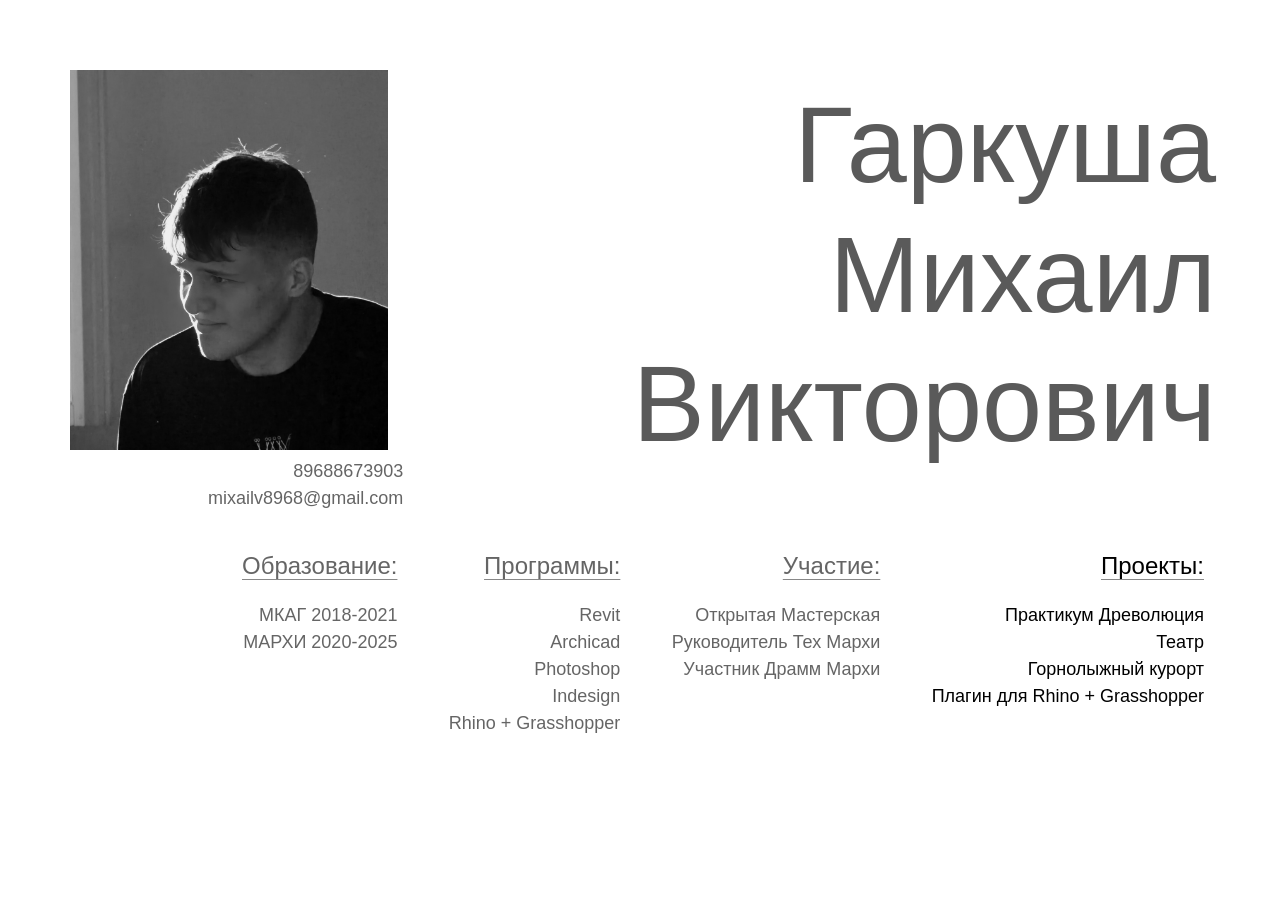
==== CV.html @ 5d58aa11 "Первый коммит" ====
<!DOCTYPE html>
<html lang="ru">
<head>
    <meta charset="UTF-8">
    <meta name="viewport" content="width=device-width, initial-scale=1.0">
    <title>CV (контакты с эффектом и копированием)</title>
    <style>
        :root {
            --top-offset: 60vh;
        }

        html, body {
            margin: 0;
            padding: 0;
            height: 100%;
            background-color: #ffffff;
            position: relative;
        }

        .image-block {
            position: absolute;
            left: 70px;
            top: 70px;
            display: block;
        }
        .image-block img {
            display: block;
            height: 380px;
            width: auto;
            max-width: 100%;
        }

        .blocks-row {
            position: absolute;
            left: 230px;
            right: 5vw;
            top: var(--top-offset);
            display: flex;
            justify-content: space-between;
            align-items: flex-start;
        }

        .block-item {
            max-width: 90vw;
        }

        .text-content {
            display: flex;
            flex-direction: column;
            align-items: flex-end;
            font-family: 'Calibri', sans-serif;
            font-size: 18px;
            line-height: 1.5;
            color: #333333c1;
            margin: 0;
            padding: 8px 12px;
            max-height: 1200px;
            box-sizing: border-box;
            scrollbar-color: #888 #f0f0f0;
        }

        .text-line {
            white-space: nowrap;
            text-align: right;
            width: 100%;
        }

        .text-line.heading {
            font-size: 24px;
            margin-bottom: 0.75em;
            text-decoration: underline;
            text-underline-offset: 5px;
            text-decoration-thickness: 1px;
            text-decoration-color: #888;
        }

        /* Тултипы – курсор стандартный */
        .tooltip-trigger {
            position: relative;
            cursor: default;
        }
        .tooltip-text {
            visibility: hidden;
            opacity: 0;
            position: absolute;
            bottom: 100%;
            right: 0;
            transform: translateY(-5px);
            background-color: rgba(0, 0, 0, 0.7);
            color: white;
            font-size: 16px;
            padding: 2px 6px;
            border-radius: 4px;
            pointer-events: none;
            transition: opacity 0.2s, visibility 0.2s;
            z-index: 10;
            white-space: pre-line;
            word-wrap: break-word;
            width: max-content;
            max-width: 90vw;
        }
        .tooltip-text::after {
            content: '';
            position: absolute;
            top: 100%;
            right: 10px;
            border-width: 5px;
            border-style: solid;
            border-color: rgba(0, 0, 0, 0.7) transparent transparent transparent;
        }
        .tooltip-trigger:hover .tooltip-text {
            visibility: visible;
            opacity: 1;
        }

        /* Стили для ссылок‑проектов */
        .project-link {
            display: block;
            white-space: nowrap;
            text-align: right;
            width: 100%;
            color: inherit;
            text-decoration: none;
            cursor: pointer;
            transition: font-size 0.2s ease, transform 0.2s ease;
            font-size: 18px;
            transform: translateY(0);
        }

        .project-link:hover {
            font-size: 20px;
            transform: translateY(-3px);
            z-index: 100;
        }

        /* Контактный блок */
        .contact-block {
            position: absolute;
            left: 196px; /* как у образования */
            top: 50vh;
            right: auto;
            transform: none;
        }

        /* Стили для строк контактов – такой же эффект, как у проектов */
        .contact-line {
            white-space: nowrap;
            text-align: right;
            width: 100%;
            cursor: pointer; /* указатель, чтобы показать кликабельность */
            transition: font-size 0.2s ease, transform 0.2s ease;
            font-size: 18px;
            transform: translateY(0);
        }

        .contact-line:hover {
            font-size: 20px;
            transform: translateY(-3px);
            z-index: 100;
        }
    </style>
</head>
<body>

    <!-- Контактный блок с двумя строками -->
    <div class="contact-block">
        <div class="text-content">
            <div class="contact-line">89688673903</div>
            <div class="contact-line">mixailv8968@gmail.com</div>
        </div>
    </div>

    <!-- Контейнер с четырьмя блоками -->
    <div class="blocks-row">
        <div class="block-item">
            <div class="text-content">
                <div class="text-line heading">Образование:</div>
                <div class="text-line tooltip-trigger" > 
                    МКАГ 2018-2021
                    <span class="tooltip-text" >Московский колледж 
                        архитектуры и градостроительства</span>
                </div>
                <div class="text-line tooltip-trigger">
                    МАРХИ 2020-2025
                    <span class="tooltip-text">Московский архитектурный институт</span>
                </div>
            </div>
        </div>
        <div class="block-item">
            <div class="text-content">
                <div class="text-line heading">Программы:</div>
                <div class="text-line">Revit</div>
                <div class="text-line">Archicad</div>
                <div class="text-line">Photoshop</div>
                <div class="text-line">Indesign</div>
                <div class="text-line">Rhino + Grasshopper</div>
            </div>
        </div>
        <div class="block-item">
            <div class="text-content">
                <div class="text-line heading">Участие:</div>
                <div class="text-line tooltip-trigger">
                    Открытая Мастерская
                    <span class="tooltip-text">Участие в архитектурной мастерской</span>
                </div>
                <div class="text-line tooltip-trigger">
                    Руководитель Тех Мархи
                    <span class="tooltip-text">Руководство отделом студенческого совета МАРХИ</span>
                </div>
                <div class="text-line tooltip-trigger">
                    Участник Драмм Мархи
                    <span class="tooltip-text">Актёр и сценограф студенческого театра МАРХИ</span>
                </div>
            </div>
        </div>
        <div class="block-item">
            <div class="text-content" style=" color: #000000;">
                <div class="text-line heading">Проекты:</div>
                <a href="Практикум Древолюзия.html" class="project-link">Практикум Древолюция</a>
                <a href="Театр.html" class="project-link">Театр</a>
                <a href="Горнолыжный курорт.html" class="project-link">Горнолыжный курорт</a>
                <a href="Плагин.html" class="project-link">Плагин для Rhino + Grasshopper</a>
            </div>
        </div>
    </div>

    <!-- Блок имени -->
    <div style="position: absolute; right: 5vw; top: 80px; transform: none; margin: 0; padding: 0;">
        <div style="display: flex; flex-direction: column; align-items: flex-end; font-family: 'Calibri', sans-serif;">
            <div style="font-size: 108px; color: #333333ce; line-height: 1.2; font-weight: 300; white-space: nowrap;">Гаркуша</div>
            <div style="font-size: 108px; color: #333333ce; line-height: 1.2; font-weight: 300; white-space: nowrap;">Михаил</div>
            <div style="font-size: 108px; color: #333333ce; line-height: 1.2; font-weight: 300; white-space: nowrap;">Викторович</div>
        </div>
    </div>

    <!-- Картинка -->
    <div class="image-block">
        <img src="me.JPG" alt="Моё фото">
    </div>

    <!-- Скрипт для копирования текста при клике -->
    <script>
        document.querySelectorAll('.contact-line').forEach(line => {
            line.addEventListener('click', function() {
                const textToCopy = this.innerText; // получаем текст строки
                navigator.clipboard.writeText(textToCopy).then(() => {
                    // Небольшая обратная связь (можно уведомление)
                    alert('Скопировано: ' + textToCopy);
                }).catch(err => {
                    console.error('Ошибка копирования: ', err);
                });
            });
        });
    </script>

</body>
</html>
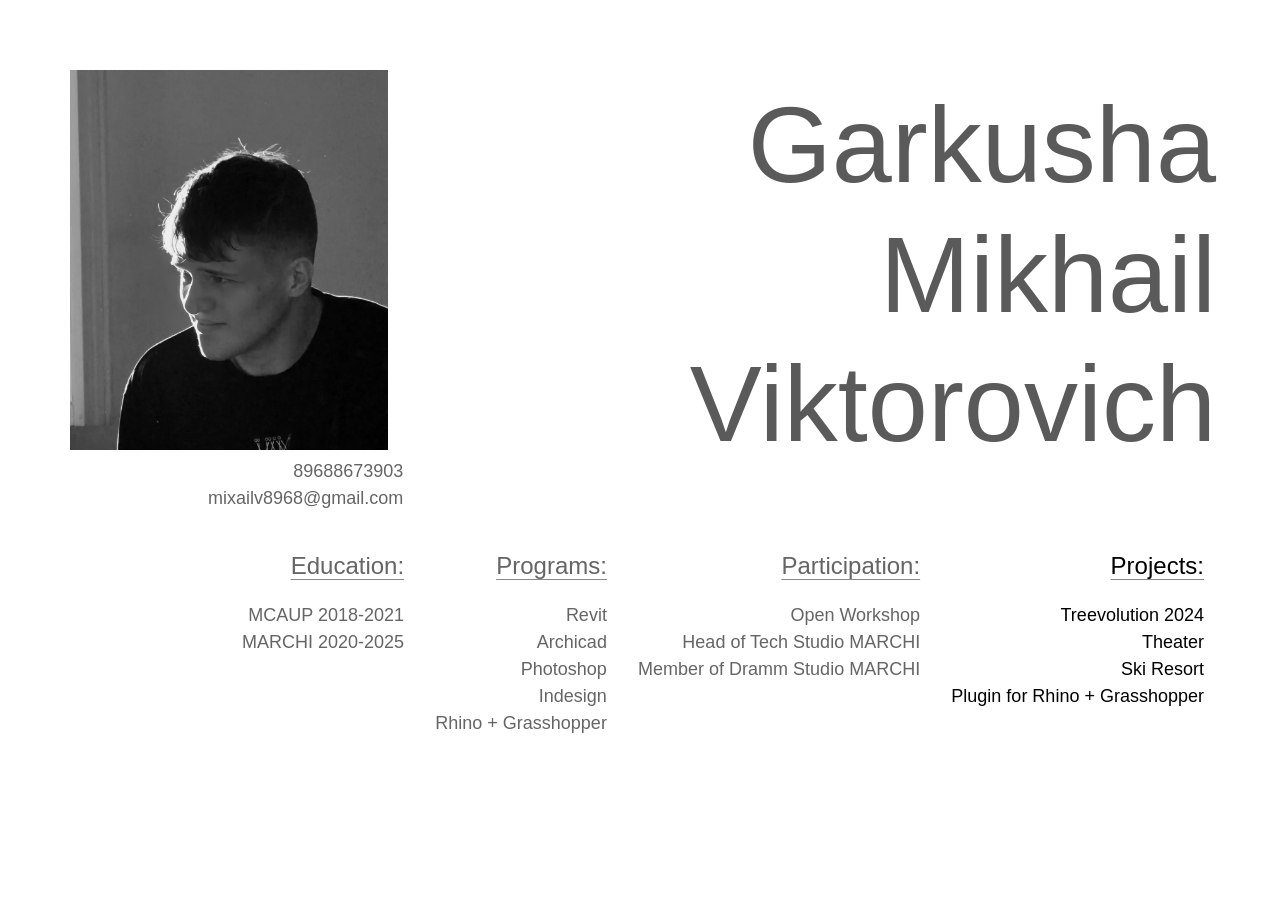
==== commit 5a551598: "CV" ====
--- a/CV.html
+++ b/CV.html
@@ -136,18 +136,18 @@
         /* Контактный блок */
         .contact-block {
             position: absolute;
-            left: 196px; /* как у образования */
+            left: 196px;
             top: 50vh;
             right: auto;
             transform: none;
         }
 
-        /* Стили для строк контактов – такой же эффект, как у проектов */
+        /* Стили для строк контактов */
         .contact-line {
             white-space: nowrap;
             text-align: right;
             width: 100%;
-            cursor: pointer; /* указатель, чтобы показать кликабельность */
+            cursor: pointer;
             transition: font-size 0.2s ease, transform 0.2s ease;
             font-size: 18px;
             transform: translateY(0);
@@ -157,6 +157,196 @@
             font-size: 20px;
             transform: translateY(-3px);
             z-index: 100;
+        }
+
+        /* Блок имени */
+        .name-block {
+            position: absolute;
+            right: 5vw;
+            top: 80px;
+            transform: none;
+            margin: 0;
+            padding: 0;
+        }
+        .name-block .name-inner {
+            display: flex;
+            flex-direction: column;
+            align-items: flex-end;
+            font-family: 'Calibri', sans-serif;
+        }
+        .name-block .name-line {
+            font-size: 108px;
+            color: #333333ce;
+            line-height: 1.2;
+            font-weight: 300;
+            white-space: nowrap;
+        }
+
+        /* ========== БЛОКИ ДЛЯ СРЕДНИХ ЭКРАНОВ ========== */
+        .medium-left-group,
+        .medium-right-group {
+            position: absolute;
+            top: var(--top-offset);
+            display: none;           /* по умолчанию скрыты */
+            flex-direction: column;
+            gap: 20px;
+        }
+
+        .medium-left-group {
+            left: 190px;               /* привязан к левому краю, как у картинки */
+            right: auto;
+        }
+
+        .medium-right-group {
+            right: 5vw;               /* привязан к правому краю */
+            left: auto;
+        }
+
+        .medium-left-group .block-item,
+        .medium-right-group .block-item {
+            max-width: none;
+        }
+
+        /* ========== ПРОМЕЖУТОЧНАЯ ВЕРСИЯ (от 769px до 1100px) ========== */
+        @media (min-width: 769px) and (max-width: 1100px) {
+            /* Показываем оба новых блока */
+            .medium-left-group,
+            .medium-right-group {
+                display: flex;
+            }
+
+            /* Скрываем все исходные блоки в .blocks-row */
+            .blocks-row .block-item {
+                display: none;
+            }
+
+            /* Уменьшаем максимальную ширину имени и шрифт */
+            .name-block {
+                max-width: 35vw;
+                top: 150px;
+            }
+            .name-block .name-line {
+                font-size: 72px;
+            }
+        }
+
+        /* ========== МОБИЛЬНАЯ ВЕРСИЯ (до 768px) ========== */
+        @media (max-width: 768px) {
+            /* Скрываем новые блоки */
+            .medium-left-group,
+            .medium-right-group {
+                display: none;
+            }
+
+            /* Сбрасываем абсолютное позиционирование у всех основных блоков */
+            body {
+                display: flex;
+                flex-direction: column;
+                align-items: stretch;
+                padding: 20px;
+                height: auto;
+                position: static;
+            }
+
+            .image-block,
+            .contact-block,
+            .blocks-row,
+            .name-block {
+                position: static;
+                left: auto;
+                right: auto;
+                top: auto;
+                bottom: auto;
+                transform: none;
+                width: 100%;
+                max-width: 100%;
+                margin: 10px 0;
+            }
+
+            /* Все блоки получают одинаковую максимальную ширину и центрируются */
+            .image-block,
+            .name-block,
+            .contact-block,
+            .blocks-row .block-item {
+                max-width: 300px;
+                margin-left: auto;
+                margin-right: auto;
+            }
+
+            /* Фото */
+            .image-block {
+                order: 1;
+                text-align: center;
+            }
+            .image-block img {
+                height: auto;
+                width: 100%;
+                max-width: 300px;
+                margin: 0 auto;
+            }
+
+            /* Имя */
+            .name-block {
+                order: 2;
+                text-align: center;
+            }
+            .name-block .name-inner {
+                align-items: flex-end;
+            }
+            .name-block .name-line {
+                font-size: 48px;
+                white-space: normal;
+                line-height: 1.1;
+                text-align: right;
+            }
+
+            /* Контакты */
+            .contact-block {
+                order: 3;
+                text-align: center;
+            }
+            .contact-block .text-content {
+                align-items: flex-end;
+            }
+            .contact-line {
+                text-align: right;
+                white-space: normal;
+            }
+
+            /* Контейнер с блоками */
+            .blocks-row {
+                order: 4;
+                display: flex;
+                flex-direction: column;
+                gap: 20px;
+                align-items: stretch;
+            }
+
+            /* Переопределяем порядок дочерних блоков внутри .blocks-row */
+            .block-item {
+                max-width: 100%;
+                width: 100%;
+            }
+            .block-item:nth-child(4) { order: 1; } /* Проекты */
+            .block-item:nth-child(3) { order: 2; } /* Участие */
+            .block-item:nth-child(1) { order: 3; } /* Образование */
+            .block-item:nth-child(2) { order: 4; } /* Программы */
+
+            /* Текст в блоках – по правому краю */
+            .text-content {
+                align-items: flex-end;
+                padding: 5px 10px;
+            }
+            .text-line,
+            .project-link {
+                white-space: normal;
+                text-align: right;
+            }
+
+            /* Убираем лишние абсолютные элементы, если они мешают */
+            [style*="position: absolute"] {
+                position: static !important;
+            }
         }
     </style>
 </head>
@@ -170,25 +360,24 @@
         </div>
     </div>
 
-    <!-- Контейнер с четырьмя блоками -->
+    <!-- Исходный контейнер с четырьмя блоками (будет скрыт на средних экранах) -->
     <div class="blocks-row">
         <div class="block-item">
             <div class="text-content">
-                <div class="text-line heading">Образование:</div>
-                <div class="text-line tooltip-trigger" > 
-                    МКАГ 2018-2021
-                    <span class="tooltip-text" >Московский колледж 
-                        архитектуры и градостроительства</span>
-                </div>
-                <div class="text-line tooltip-trigger">
-                    МАРХИ 2020-2025
-                    <span class="tooltip-text">Московский архитектурный институт</span>
+                <div class="text-line heading">Education:</div>
+                <div class="text-line tooltip-trigger"> 
+                    MCAUP 2018-2021
+                    <span class="tooltip-text">Moscow College of Architecture and Urban Planning</span>
+                </div>
+                <div class="text-line tooltip-trigger">
+                    MARCHI 2020-2025
+                    <span class="tooltip-text">Moscow Architectural Institute</span>
                 </div>
             </div>
         </div>
         <div class="block-item">
             <div class="text-content">
-                <div class="text-line heading">Программы:</div>
+                <div class="text-line heading">Programs:</div>
                 <div class="text-line">Revit</div>
                 <div class="text-line">Archicad</div>
                 <div class="text-line">Photoshop</div>
@@ -198,53 +387,109 @@
         </div>
         <div class="block-item">
             <div class="text-content">
-                <div class="text-line heading">Участие:</div>
-                <div class="text-line tooltip-trigger">
-                    Открытая Мастерская
-                    <span class="tooltip-text">Участие в архитектурной мастерской</span>
-                </div>
-                <div class="text-line tooltip-trigger">
-                    Руководитель Тех Мархи
-                    <span class="tooltip-text">Руководство отделом студенческого совета МАРХИ</span>
-                </div>
-                <div class="text-line tooltip-trigger">
-                    Участник Драмм Мархи
-                    <span class="tooltip-text">Актёр и сценограф студенческого театра МАРХИ</span>
-                </div>
-            </div>
-        </div>
-        <div class="block-item">
-            <div class="text-content" style=" color: #000000;">
-                <div class="text-line heading">Проекты:</div>
-                <a href="Практикум Древолюзия.html" class="project-link">Практикум Древолюция</a>
-                <a href="Театр.html" class="project-link">Театр</a>
-                <a href="Горнолыжный курорт.html" class="project-link">Горнолыжный курорт</a>
-                <a href="Плагин.html" class="project-link">Плагин для Rhino + Grasshopper</a>
+                <div class="text-line heading">Participation:</div>
+                <div class="text-line tooltip-trigger">
+                    Open Workshop
+                    <span class="tooltip-text">Architectural workshop participant </span>
+                </div>
+                <div class="text-line tooltip-trigger">
+                    Head of Tech Studio MARCHI
+                    <span class="tooltip-text">Head of Department, Student Council, MARCHI</span>
+                </div>
+                <div class="text-line tooltip-trigger">
+                    Member of Dramm Studio MARCHI
+                    <span class="tooltip-text">Actor and set designer of the student theater of MARCHI</span>
+                </div>
+            </div>
+        </div>
+        <div class="block-item">
+            <div class="text-content" style="color: #000000;">
+                <div class="text-line heading">Projects:</div>
+                <a href="Практикум Древолюзия.html" class="project-link">Treevolution 2024</a>
+                <a href="Театр.html" class="project-link">Theater</a>
+                <a href="Горнолыжный курорт.html" class="project-link">Ski Resort</a>
+                <a href="Плагин.html" class="project-link">Plugin for Rhino + Grasshopper</a>
             </div>
         </div>
     </div>
 
+    <!-- НОВЫЙ ЛЕВЫЙ БЛОК для средних экранов: Образование, Участие, Программы -->
+    <div class="medium-left-group">
+        <div class="block-item">
+            <div class="text-content">
+                <div class="text-line heading">Education:</div>
+                <div class="text-line tooltip-trigger"> 
+                    MCAUP 2018-2021
+                    <span class="tooltip-text">Moscow College of Architecture and Urban Planning</span>
+                </div>
+                <div class="text-line tooltip-trigger">
+                    MARCHI 2020-2025
+                    <span class="tooltip-text">Moscow Architectural Institute</span>
+                </div>
+            </div>
+        </div>
+        <div class="block-item">
+            <div class="text-content">
+                <div class="text-line heading">Participation:</div>
+                <div class="text-line tooltip-trigger">
+                    Open Workshop
+                    <span class="tooltip-text">Architectural workshop participant </span>
+                </div>
+                <div class="text-line tooltip-trigger">
+                    Head of Tech Studio MARCHI
+                    <span class="tooltip-text">Head of Department, Student Council, MARCHI</span>
+                </div>
+                <div class="text-line tooltip-trigger">
+                    Member of Dramm Studio MARCHI
+                    <span class="tooltip-text">Actor and set designer of the student theater of MARCHI</span>
+                </div>
+            </div>
+        </div>
+        <div class="block-item">
+            <div class="text-content">
+                <div class="text-line heading">Programs:</div>
+                <div class="text-line">Revit</div>
+                <div class="text-line">Archicad</div>
+                <div class="text-line">Photoshop</div>
+                <div class="text-line">Indesign</div>
+                <div class="text-line">Rhino + Grasshopper</div>
+            </div>
+        </div>
+    </div>
+
+    <!-- НОВЫЙ ПРАВЫЙ БЛОК для средних экранов: Проекты -->
+    <div class="medium-right-group">
+        <div class="block-item">
+            <div class="text-content" style="color: #000000;">
+                <div class="text-line heading">Projects:</div>
+                <a href="Практикум Древолюзия.html" class="project-link">Treevolution 2024</a>
+                <a href="Театр.html" class="project-link">Theater</a>
+                <a href="Горнолыжный курорт.html" class="project-link">Ski Resort</a>
+                <a href="Плагин.html" class="project-link">Plugin for Rhino + Grasshopper</a>
+            </div>
+        </div>
+    </div>
+
     <!-- Блок имени -->
-    <div style="position: absolute; right: 5vw; top: 80px; transform: none; margin: 0; padding: 0;">
-        <div style="display: flex; flex-direction: column; align-items: flex-end; font-family: 'Calibri', sans-serif;">
-            <div style="font-size: 108px; color: #333333ce; line-height: 1.2; font-weight: 300; white-space: nowrap;">Гаркуша</div>
-            <div style="font-size: 108px; color: #333333ce; line-height: 1.2; font-weight: 300; white-space: nowrap;">Михаил</div>
-            <div style="font-size: 108px; color: #333333ce; line-height: 1.2; font-weight: 300; white-space: nowrap;">Викторович</div>
+    <div class="name-block">
+        <div class="name-inner">
+            <div class="name-line">Garkusha</div>
+            <div class="name-line">Mikhail</div>
+            <div class="name-line">Viktorovich</div>
         </div>
     </div>
 
     <!-- Картинка -->
     <div class="image-block">
-        <img src="me.JPG" alt="Моё фото">
+        <img src="me.JPG" alt="My photo">
     </div>
 
-    <!-- Скрипт для копирования текста при клике -->
+    <!-- Скрипт для копирования текста -->
     <script>
         document.querySelectorAll('.contact-line').forEach(line => {
             line.addEventListener('click', function() {
-                const textToCopy = this.innerText; // получаем текст строки
+                const textToCopy = this.innerText;
                 navigator.clipboard.writeText(textToCopy).then(() => {
-                    // Небольшая обратная связь (можно уведомление)
                     alert('Скопировано: ' + textToCopy);
                 }).catch(err => {
                     console.error('Ошибка копирования: ', err);
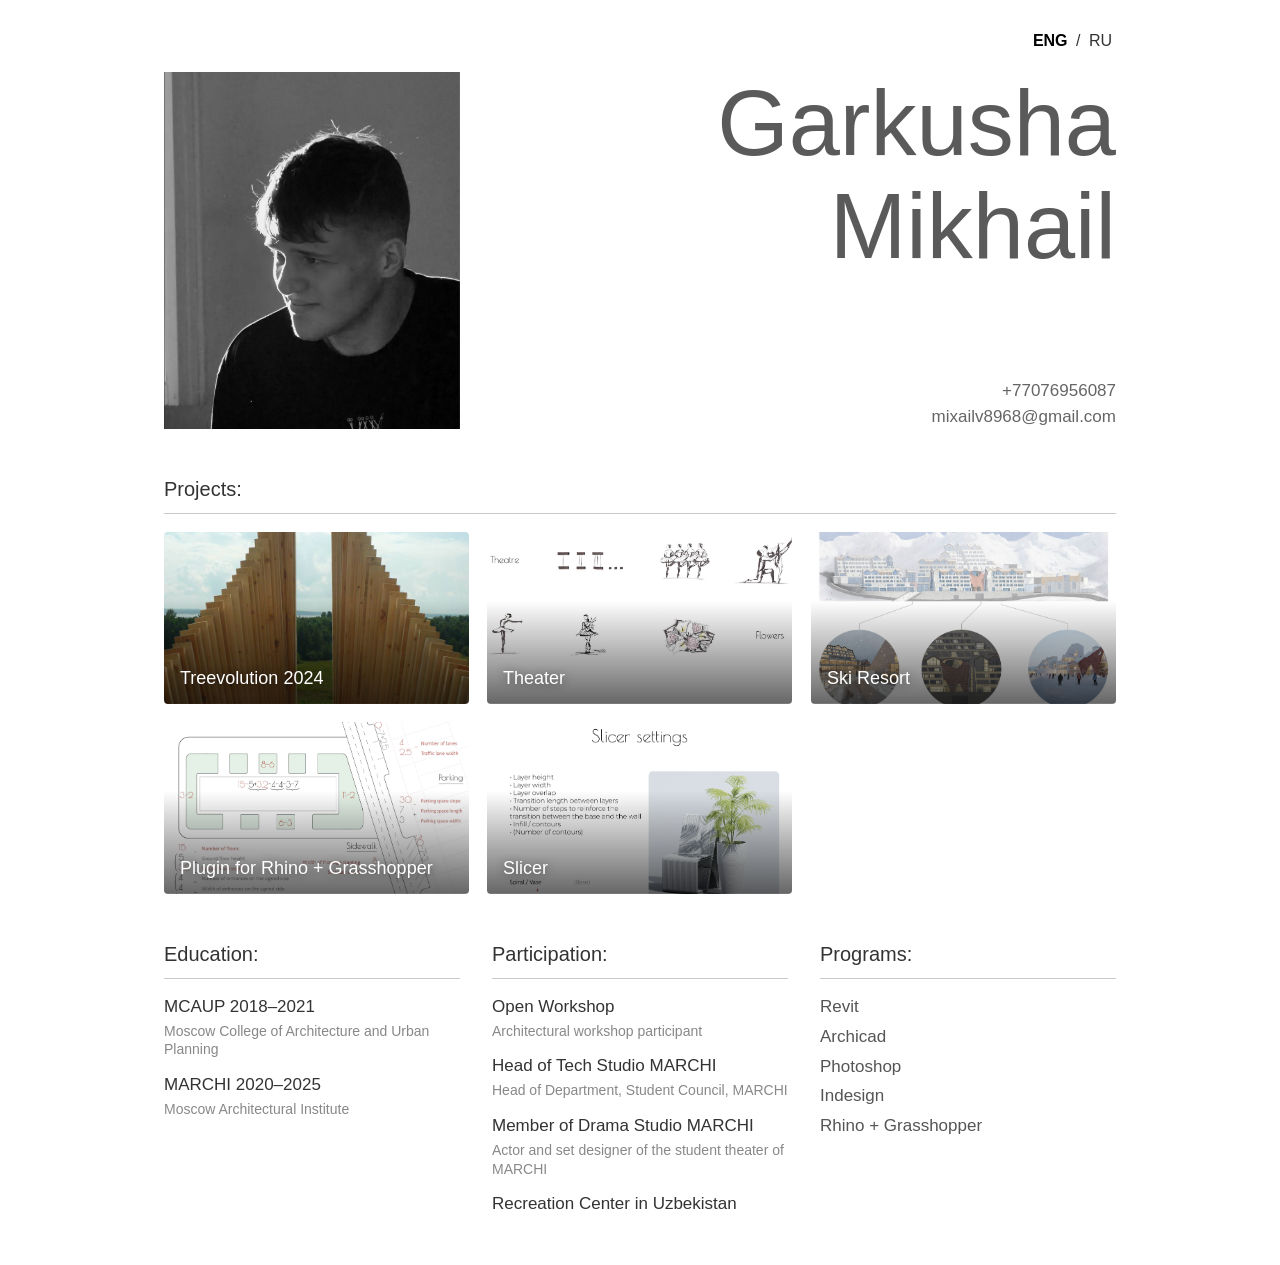
==== commit 2f832924: "Обновление сайта" ====
--- a/CV.html
+++ b/CV.html
@@ -1,15 +1,27 @@
 <!DOCTYPE html>
-<html lang="ru">
+<html lang="en">
 <head>
     <meta charset="UTF-8">
     <meta name="viewport" content="width=device-width, initial-scale=1.0">
-    <title>CV (контакты с эффектом и копированием)</title>
+
+    <title>CV</title>
+
     <style>
         :root {
             --top-offset: 60vh;
-        }
-
-        html, body {
+            --photo-height: 380px;
+            --contact-height: 54px;
+
+            /* На сколько пикселей опускать блок контактов ниже края фото */
+            --contact-drop: 6px;
+        }
+
+        /* =========================================================
+           ОСНОВА
+        ========================================================= */
+
+        html,
+        body {
             margin: 0;
             padding: 0;
             height: 100%;
@@ -17,163 +29,54 @@
             position: relative;
         }
 
+        /* =========================================================
+           ФОТО
+        ========================================================= */
+
         .image-block {
             position: absolute;
-            left: 70px;
+            left: 93px;
             top: 70px;
             display: block;
-        }
+            z-index: 1;
+
+            opacity: 0;
+            transform: translateY(25px);
+            animation: show 0.7s ease forwards;
+            animation-delay: 0.15s;
+        }
+
         .image-block img {
             display: block;
-            height: 380px;
+            height: var(--photo-height);
             width: auto;
             max-width: 100%;
         }
 
-        .blocks-row {
-            position: absolute;
-            left: 230px;
-            right: 5vw;
-            top: var(--top-offset);
-            display: flex;
-            justify-content: space-between;
-            align-items: flex-start;
-        }
-
-        .block-item {
-            max-width: 90vw;
-        }
-
-        .text-content {
-            display: flex;
-            flex-direction: column;
-            align-items: flex-end;
-            font-family: 'Calibri', sans-serif;
-            font-size: 18px;
-            line-height: 1.5;
-            color: #333333c1;
-            margin: 0;
-            padding: 8px 12px;
-            max-height: 1200px;
-            box-sizing: border-box;
-            scrollbar-color: #888 #f0f0f0;
-        }
-
-        .text-line {
-            white-space: nowrap;
-            text-align: right;
-            width: 100%;
-        }
-
-        .text-line.heading {
-            font-size: 24px;
-            margin-bottom: 0.75em;
-            text-decoration: underline;
-            text-underline-offset: 5px;
-            text-decoration-thickness: 1px;
-            text-decoration-color: #888;
-        }
-
-        /* Тултипы – курсор стандартный */
-        .tooltip-trigger {
-            position: relative;
-            cursor: default;
-        }
-        .tooltip-text {
-            visibility: hidden;
-            opacity: 0;
-            position: absolute;
-            bottom: 100%;
-            right: 0;
-            transform: translateY(-5px);
-            background-color: rgba(0, 0, 0, 0.7);
-            color: white;
-            font-size: 16px;
-            padding: 2px 6px;
-            border-radius: 4px;
-            pointer-events: none;
-            transition: opacity 0.2s, visibility 0.2s;
-            z-index: 10;
-            white-space: pre-line;
-            word-wrap: break-word;
-            width: max-content;
-            max-width: 90vw;
-        }
-        .tooltip-text::after {
-            content: '';
-            position: absolute;
-            top: 100%;
-            right: 10px;
-            border-width: 5px;
-            border-style: solid;
-            border-color: rgba(0, 0, 0, 0.7) transparent transparent transparent;
-        }
-        .tooltip-trigger:hover .tooltip-text {
-            visibility: visible;
-            opacity: 1;
-        }
-
-        /* Стили для ссылок‑проектов */
-        .project-link {
-            display: block;
-            white-space: nowrap;
-            text-align: right;
-            width: 100%;
-            color: inherit;
-            text-decoration: none;
-            cursor: pointer;
-            transition: font-size 0.2s ease, transform 0.2s ease;
-            font-size: 18px;
-            transform: translateY(0);
-        }
-
-        .project-link:hover {
-            font-size: 20px;
-            transform: translateY(-3px);
-            z-index: 100;
-        }
-
-        /* Контактный блок */
-        .contact-block {
-            position: absolute;
-            left: 196px;
-            top: 50vh;
-            right: auto;
-            transform: none;
-        }
-
-        /* Стили для строк контактов */
-        .contact-line {
-            white-space: nowrap;
-            text-align: right;
-            width: 100%;
-            cursor: pointer;
-            transition: font-size 0.2s ease, transform 0.2s ease;
-            font-size: 18px;
-            transform: translateY(0);
-        }
-
-        .contact-line:hover {
-            font-size: 20px;
-            transform: translateY(-3px);
-            z-index: 100;
-        }
-
-        /* Блок имени */
+        /* =========================================================
+           ИМЯ
+        ========================================================= */
+
         .name-block {
             position: absolute;
             right: 5vw;
             top: 80px;
-            transform: none;
             margin: 0;
             padding: 0;
-        }
+            z-index: 1;
+
+            opacity: 0;
+            transform: translateY(25px);
+            animation: show 0.7s ease forwards;
+        }
+
         .name-block .name-inner {
             display: flex;
             flex-direction: column;
             align-items: flex-end;
             font-family: 'Calibri', sans-serif;
         }
+
         .name-block .name-line {
             font-size: 108px;
             color: #333333ce;
@@ -182,23 +85,391 @@
             white-space: nowrap;
         }
 
-        /* ========== БЛОКИ ДЛЯ СРЕДНИХ ЭКРАНОВ ========== */
+        html[lang="en"] .name-block .name-line {
+            /*
+             * На ширинах около 1300–1420px имя чуть меньше (от ~110px) — иначе справа
+             * не хватает места для превью при прокрутке. Дальше плавно растёт до 140px.
+             */
+            font-size: clamp(104px, calc(25vw - 215px), 140px);
+        }
+
+        /* =========================================================
+           ОСНОВНОЙ РЯД БЛОКОВ
+        ========================================================= */
+
+        .blocks-row {
+            position: absolute;
+            left: 230px;
+            right: 5vw;
+            top: var(--top-offset);
+
+            display: flex;
+            justify-content: space-between;
+            align-items: flex-start;
+
+            z-index: 2;
+        }
+
+        .blocks-row > .block-item {
+            flex: 0 0 auto;
+            max-width: 90vw;
+        }
+
+        .blocks-row > .block-item:nth-child(1) {
+            width: 190px;
+        }
+
+        .blocks-row > .block-item:nth-child(2) {
+            width: 190px;
+        }
+
+        .blocks-row > .block-item:nth-child(3) {
+            width: 300px;
+            display: flex;
+            justify-content: flex-end;
+        }
+        
+
+        .blocks-row > .block-item:nth-child(4) {
+            width: 300px;
+        }
+
+        .blocks-row > .block-item .text-content {
+            width: 100%;
+            box-sizing: border-box;
+        }
+
+        /* =========================================================
+           ОБЩИЕ ТЕКСТОВЫЕ БЛОКИ
+        ========================================================= */
+
+        .block-item {
+            max-width: 90vw;
+
+            opacity: 0;
+            transform: translateY(25px);
+            animation: show 0.7s ease forwards;
+        }
+
+        .blocks-row .block-item:nth-child(1) {
+            animation-delay: 0.45s;
+        }
+
+        .blocks-row .block-item:nth-child(2) {
+            animation-delay: 0.55s;
+        }
+
+        .blocks-row .block-item:nth-child(3) {
+            animation-delay: 0.65s;
+        }
+
+        .blocks-row .block-item:nth-child(4) {
+            animation-delay: 0.75s;
+        }
+
+        .text-content {
+            display: flex;
+            flex-direction: column;
+            align-items: flex-end;
+
+            font-family: 'Calibri', sans-serif;
+            font-size: 18px;
+            line-height: 1.5;
+
+            color: #333333c1;
+
+            margin: 0;
+            padding: 8px 12px;
+
+            max-height: 1200px;
+            box-sizing: border-box;
+
+            scrollbar-color: #000000 #f0f0f0;
+        }
+        .text-line {
+            white-space: nowrap;
+            text-align: right;
+        }
+
+        .text-line.heading {
+            font-size: 24px;
+            margin-bottom: 0.75em;
+
+            text-decoration: underline;
+            text-underline-offset: 5px;
+            text-decoration-thickness: 1px;
+            text-decoration-color: #000000;
+        }
+
+        /* =========================================================
+           TOOLTIP
+        ========================================================= */
+
+        .tooltip-trigger {
+            position: relative;
+            cursor: default;
+        }
+
+        .tooltip-text {
+            visibility: hidden;
+            opacity: 0;
+
+            position: absolute;
+            bottom: 100%;
+            left: auto;
+            right: 0;
+
+            transform: translateY(-5px);
+
+            background-color: rgba(0, 0, 0, 0.7);
+            color: white;
+
+            font-size: 16px;
+
+            padding: 2px 6px;
+            border-radius: 4px;
+
+            pointer-events: none;
+
+            transition:
+                opacity 0.2s ease,
+                visibility 0.2s ease;
+
+            z-index: 10;
+
+            white-space: pre-line;
+            word-wrap: break-word;
+
+            width: max-content;
+            max-width: 90vw;
+        }
+
+        .blocks-row > .block-item:nth-child(1) .tooltip-text {
+            left: 0;
+            right: auto;
+        }
+        .blocks-row > .block-item:nth-child(1) .tooltip-text::after {
+            left: 20px;
+            right: auto;
+        }
+        .tooltip-text::after {
+            content: '';
+
+            position: absolute;
+            top: 100%;
+            right: 10px;
+
+            border-width: 5px;
+            border-style: solid;
+            border-color:
+                rgba(0, 0, 0, 0.7)
+                transparent
+                transparent
+                transparent;
+        }
+
+        .tooltip-trigger:hover .tooltip-text {
+            visibility: visible;
+            opacity: 1;
+        }
+
+        /* =========================================================
+           ПРОЕКТЫ
+        ========================================================= */
+
+        .project-link {
+            display: block;
+
+            white-space: nowrap;
+            text-align: right;
+
+            /*
+             * Ширина по тексту, а не 100%: если строка длиннее колонки,
+             * она остаётся прижатой ко правому краю
+             * и выходит влево, а не вправо.
+             */
+            width: auto;
+
+            color: inherit;
+            text-decoration: none;
+
+            cursor: pointer;
+
+            /*
+             * Увеличение при наведении делается через transform (scale), а не через font-size:
+             * так браузер не пересчитывает вёрстку на каждом кадре, и анимация идёт плавно.
+             * Точка роста — правый край, чтобы текст не смещался влево.
+             */
+            transform-origin: right center;
+            will-change: transform;
+
+            transition:
+                transform 0.5s cubic-bezier(0.22, 1, 0.36, 1);
+
+            font-size: 18px;
+            font-weight: 400;
+        }
+
+        .project-link:hover {
+            transform: translateY(-3px) scale(1.1);
+        }
+
+        /*
+         * Десктоп (от 1301px): столбик «Проекты» — чёрный, но не жирный:
+         * заголовок, его подчёркивание и названия проектов.
+         * Начертание тонкое (300), как у ФИО: чёрный цвет сам по себе
+         * выглядит тяжелее серого. Если нужно обычное начертание —
+         * замените 300 на 400. Чтобы вернуть оттенок как у ФИО,
+         * замените #000 на #333333ce.
+         */
+
+        @media (min-width: 1301px) {
+
+            .blocks-row > .block-item:nth-child(4) > .text-content {
+                color: #000;
+                font-weight: 300;
+            }
+
+            .blocks-row > .block-item:nth-child(4) > .text-content > .text-line.heading {
+                color: #000;
+                font-weight: 300;
+                text-decoration-color: #000;
+            }
+
+            .blocks-row > .block-item:nth-child(4) .project-link {
+                font-weight: 300;
+            }
+        }
+
+        /* =========================================================
+           КОНТАКТНЫЙ БЛОК
+        ========================================================= */
+
+        .programs-block {
+            position: relative;
+        }
+
+        .contact-block {
+            position: fixed;
+            right: 12px;
+            top: calc(70px + var(--photo-height) - var(--top-offset) - var(--contact-height) + var(--contact-drop));
+
+            z-index: 3;
+
+            opacity: 0;
+            transform: translateY(25px);
+            animation: show 0.7s ease forwards;
+            animation-delay: 0.3s;
+        }
+
+        .contact-block .text-content {
+            background-color: transparent;
+            padding: 0;
+            border-radius: 0;
+            box-shadow: none;
+        }
+
+        .contact-line {
+            white-space: nowrap;
+            text-align: right;
+
+            width: 100%;
+
+            cursor: pointer;
+
+            transition:
+                font-size 0.6s ease,
+                transform 0.6s ease;
+
+            font-size: 18px;
+
+            transform: translateY(0);
+
+            color: #333333c1;
+        }
+
+        .contact-line:hover {
+            font-size: 20px;
+            transform: translateY(-3px);
+            z-index: 100;
+        }
+
+        /* =========================================================
+           ПЕРЕКЛЮЧАТЕЛЬ ЯЗЫКА
+        ========================================================= */
+
+        .block-item:last-child {
+            position: relative;
+        }
+
+        .lang-switch {
+            position: absolute;
+
+            right: 15px;
+            bottom: -120px;
+
+            font-family: 'Calibri', sans-serif;
+            font-size: clamp(16px, 0.9vw, 24px);
+            font-weight: 300;
+
+            color: #333;
+
+            white-space: nowrap;
+
+            z-index: 10;
+
+            text-align: right;
+            width: 100%;
+        }
+
+        .lang-switch a {
+            text-decoration: none;
+            color: #333;
+
+            border-bottom: 1px dashed #ccc;
+
+            transition: all 0.2s ease;
+
+            cursor: pointer;
+        }
+
+        .lang-switch a:hover {
+            color: #000;
+            border-bottom-color: #000;
+        }
+
+        .lang-switch .active {
+            font-weight: 700;
+            color: #000;
+
+            cursor: default;
+
+            border-bottom: none;
+        }
+
+        /* =========================================================
+           СРЕДНИЕ ЭКРАНЫ
+        ========================================================= */
+
         .medium-left-group,
         .medium-right-group {
             position: absolute;
+
             top: var(--top-offset);
-            display: none;           /* по умолчанию скрыты */
+
+            display: none;
+
             flex-direction: column;
             gap: 20px;
         }
 
         .medium-left-group {
-            left: 190px;               /* привязан к левому краю, как у картинки */
+            left: 190px;
             right: auto;
         }
 
         .medium-right-group {
-            right: 5vw;               /* привязан к правому краю */
+            right: 5vw;
             left: auto;
         }
 
@@ -207,296 +478,2256 @@
             max-width: none;
         }
 
-        /* ========== ПРОМЕЖУТОЧНАЯ ВЕРСИЯ (от 769px до 1100px) ========== */
-        @media (min-width: 769px) and (max-width: 1100px) {
-            /* Показываем оба новых блока */
-            .medium-left-group,
-            .medium-right-group {
-                display: flex;
-            }
-
-            /* Скрываем все исходные блоки в .blocks-row */
-            .blocks-row .block-item {
-                display: none;
-            }
-
-            /* Уменьшаем максимальную ширину имени и шрифт */
-            .name-block {
-                max-width: 35vw;
-                top: 150px;
-            }
+        /* =========================================================
+           АНИМАЦИЯ ПЕРЕВОДА
+        ========================================================= */
+
+        [data-i18n],
+        [data-i18n-alt] {
+            transition:
+                opacity 0.28s ease,
+                transform 0.28s ease;
+        }
+
+        .i18n-hide {
+            opacity: 0;
+            transform: translateY(6px);
+        }
+
+        .i18n-show {
+            opacity: 1;
+            transform: translateY(0);
+        }
+
+        /* =========================================================
+           АНИМАЦИЯ ПОЯВЛЕНИЯ СТРАНИЦЫ
+        ========================================================= */
+
+        body {
+            opacity: 0;
+            animation: fadeIn 0.8s ease forwards;
+        }
+
+        @keyframes fadeIn {
+            from {
+                opacity: 0;
+            }
+
+            to {
+                opacity: 1;
+            }
+        }
+
+        @keyframes show {
+            from {
+                opacity: 0;
+                transform: translateY(25px);
+            }
+
+            to {
+                opacity: 1;
+                transform: translateY(0);
+            }
+        }
+
+        /* =========================================================
+           СКРЫТИЕ ПРИ СМЕНЕ ЯЗЫКА
+        ========================================================= */
+
+        body.language-changing .name-block,
+        body.language-changing .blocks-row,
+        body.language-changing .medium-left-group,
+        body.language-changing .medium-right-group {
+            opacity: 0 !important;
+            visibility: hidden !important;
+            transition: none !important;
+        }
+
+        /* =========================================================
+           УВЕДОМЛЕНИЕ О КОПИРОВАНИИ
+        ========================================================= */
+
+        .copy-toast {
+            overflow: hidden;
+
+            position: fixed;
+
+            bottom: 25px;
+            right: 25px;
+
+            background: rgba(255, 255, 255, 0.95);
+            color: #333;
+
+            padding: 12px 18px 12px 46px;
+
+            border-radius: 10px;
+
+            box-shadow: 0 8px 25px rgba(0, 0, 0, 0.15);
+
+            font-family: Calibri, sans-serif;
+            font-size: 16px;
+
+            opacity: 0;
+
+            transform: translateY(20px);
+
+            transition:
+                opacity 0.3s ease,
+                transform 0.3s ease;
+
+            pointer-events: none;
+
+            z-index: 9999;
+        }
+
+        .copy-toast::before {
+            content: "📋";
+
+            position: absolute;
+
+            left: 14px;
+            top: 50%;
+
+            transform: translateY(-50%);
+
+            font-size: 18px;
+        }
+
+        .copy-toast.show {
+            opacity: 1;
+            transform: translateY(0);
+        }
+
+        /* =========================================================
+           ЭКРАНЫ 1700+
+        ========================================================= */
+
+        @media (min-width: 1700px) {
+
             .name-block .name-line {
-                font-size: 72px;
-            }
-        }
-
-        /* ========== МОБИЛЬНАЯ ВЕРСИЯ (до 768px) ========== */
-        @media (max-width: 768px) {
-            /* Скрываем новые блоки */
+                font-size: 135px;
+            }
+
+            :root {
+                --photo-height: 460px;
+                --contact-height: 66px;
+                --contact-drop: 8px;
+            }
+
+            .text-content {
+                font-size: 22px;
+            }
+
+            .text-line.heading {
+                font-size: 30px;
+            }
+
+            .project-link,
+            .contact-line {
+                font-size: 22px;
+            }
+
+            .contact-line:hover {
+                font-size: 24px;
+            }
+        }
+
+        /* =========================================================
+           ЭКРАНЫ 2400+
+        ========================================================= */
+
+        @media (min-width: 2400px) {
+
+            .name-block .name-line {
+                font-size: 170px;
+            }
+
+            :root {
+                --photo-height: 600px;
+                --contact-height: 84px;
+                --contact-drop: 10px;
+            }
+
+            .text-content {
+                font-size: 28px;
+            }
+
+            .text-line.heading {
+                font-size: 38px;
+            }
+
+            .project-link,
+            .contact-line {
+                font-size: 28px;
+            }
+
+            .contact-line:hover {
+                font-size: 31px;
+            }
+        }
+
+        /* =========================================================
+           КОМПАКТНАЯ ВЕРСИЯ: ТЕЛЕФОН И СРЕДНИЕ ЭКРАНЫ (1300 И МЕНЬШЕ)
+        ========================================================= */
+
+        /*
+         * На телефоне страница — одна колонка на основе десктопной:
+         *
+         *                    ENG / RU
+         *   [ фото ]  [ имя      ]
+         *   [      ]  [ контакты ]   <- контакты по низу фото
+         *   Проекты: карточки с превью
+         *   Образование / Участие / Программы  (сворачиваются по нажатию)
+         *
+         * Блоки ряда (.blocks-row, .block-item) «растворяются» через
+         * display: contents, а их содержимое раскладывается
+         * сеткой на <body> по именованным областям.
+         */
+
+        @media (max-width: 1300px) {
+
             .medium-left-group,
             .medium-right-group {
                 display: none;
             }
 
-            /* Сбрасываем абсолютное позиционирование у всех основных блоков */
+            html {
+                -webkit-text-size-adjust: 100%;
+            }
+
+            html,
             body {
+                height: auto;
+                position: static;
+            }
+
+            body {
+                display: grid;
+
+                grid-template-columns: minmax(0, 42%) minmax(0, 1fr);
+                grid-template-rows: auto auto 1fr repeat(4, auto);
+                grid-template-areas:
+                    "lang     lang"
+                    "photo    name"
+                    "photo    contacts"
+                    "projects projects"
+                    "edu      edu"
+                    "part     part"
+                    "prog     prog";
+
+                column-gap: 20px;
+
+                width: 100%;
+                max-width: 560px;
+                min-height: 100vh;
+                margin: 0 auto;
+                padding:
+                    14px
+                    20px
+                    calc(40px + env(safe-area-inset-bottom, 0px));
+
+                box-sizing: border-box;
+            }
+
+            /* -----------------------------------------------------
+               ФОТО
+            ----------------------------------------------------- */
+
+            .image-block {
+                position: static;
+                grid-area: photo;
+                align-self: start;
+            }
+
+            .image-block img {
+                width: 100%;
+                height: auto;
+                max-width: none;
+            }
+
+            /* -----------------------------------------------------
+               ИМЯ
+            ----------------------------------------------------- */
+
+            .name-block {
+                position: static;
+                grid-area: name;
+                align-self: start;
+                justify-self: end;
+                max-width: none;
+            }
+
+            .name-block .name-line,
+            html[lang="en"] .name-block .name-line {
+                font-size: clamp(28px, 10.6vw, 54px);
+                line-height: 1.12;
+            }
+
+            /* -----------------------------------------------------
+               КОНТАКТЫ (по низу фото, как на десктопе)
+            ----------------------------------------------------- */
+
+            .blocks-row > .block-item:nth-child(2) > .contact-block {
+                position: static;
+                grid-area: contacts;
+                align-self: end;
+                justify-self: end;
+            }
+
+            .contact-line,
+            .contact-line:hover {
+                font-size: clamp(13px, 3.9vw, 16px);
+                transform: none;
+            }
+
+            /* -----------------------------------------------------
+               БЛОКИ РЯДА — раскладываются по областям сетки
+            ----------------------------------------------------- */
+
+            .blocks-row,
+            .blocks-row > .block-item:nth-child(n) {
+                display: contents;
+            }
+
+            .blocks-row > .block-item:nth-child(1) > .text-content {
+                grid-area: edu;
+            }
+
+            .blocks-row > .block-item:nth-child(2) > .text-content {
+                grid-area: prog;
+            }
+
+            .blocks-row > .block-item:nth-child(3) > .text-content {
+                grid-area: part;
+            }
+
+            .blocks-row > .block-item:nth-child(4) > .text-content {
+                grid-area: projects;
+            }
+
+            .blocks-row > .block-item:nth-child(4) > .lang-switch {
+                grid-area: lang;
+            }
+
+            .blocks-row > .block-item > .text-content {
+                width: 100%;
+                margin-top: 38px;
+                padding: 0;
+                max-height: none;
+
+                align-items: flex-start;
+
+                font-size: 16px;
+                line-height: 1.45;
+                color: #555;
+
+                opacity: 0;
+                animation: show 0.7s ease forwards;
+                animation-delay: 0.45s;
+            }
+
+            /* -----------------------------------------------------
+               ЗАГОЛОВКИ РАЗДЕЛОВ — тонкая линия во всю ширину
+            ----------------------------------------------------- */
+
+            .text-line.heading {
+                align-self: stretch;
+                text-align: left;
+
+                font-size: 20px;
+                font-weight: 400;
+                color: #333;
+
+                margin-bottom: 16px;
+                padding-bottom: 9px;
+
+                text-decoration: none;
+                border-bottom: 1px solid #c9c9c9;
+            }
+
+            /* -----------------------------------------------------
+               СТРОКИ: название + подпись
+               (подсказки по наведению на телефоне не работают,
+               поэтому выводим их всегда под названием)
+            ----------------------------------------------------- */
+
+            .text-line {
+                white-space: normal;
+                text-align: left;
+                margin-bottom: 14px;
+            }
+
+            .text-line:last-child {
+                margin-bottom: 0;
+            }
+
+            .text-line:not(.heading) {
+                font-size: 17px;
+                color: #333;
+            }
+
+            .tooltip-trigger {
                 display: flex;
                 flex-direction: column;
-                align-items: stretch;
-                padding: 20px;
-                height: auto;
+                align-items: flex-start;
+            }
+
+            .tooltip-text {
                 position: static;
-            }
-
-            .image-block,
-            .contact-block,
-            .blocks-row,
-            .name-block {
-                position: static;
-                left: auto;
-                right: auto;
-                top: auto;
-                bottom: auto;
+                visibility: visible;
+                opacity: 1;
                 transform: none;
-                width: 100%;
+
+                width: auto;
                 max-width: 100%;
-                margin: 10px 0;
-            }
-
-            /* Все блоки получают одинаковую максимальную ширину и центрируются */
-            .image-block,
-            .name-block,
-            .contact-block,
-            .blocks-row .block-item {
-                max-width: 300px;
-                margin-left: auto;
-                margin-right: auto;
-            }
-
-            /* Фото */
-            .image-block {
-                order: 1;
-                text-align: center;
-            }
-            .image-block img {
-                height: auto;
-                width: 100%;
-                max-width: 300px;
-                margin: 0 auto;
-            }
-
-            /* Имя */
-            .name-block {
-                order: 2;
-                text-align: center;
-            }
-            .name-block .name-inner {
+
+                margin-top: 2px;
+                padding: 0;
+
+                background: none;
+                color: #888;
+
+                font-size: 14px;
+                line-height: 1.35;
+                white-space: normal;
+
+                pointer-events: auto;
+            }
+
+            .tooltip-text::after {
+                display: none;
+            }
+
+            /* -----------------------------------------------------
+               ПРОГРАММЫ — слова в ряд
+            ----------------------------------------------------- */
+
+            .blocks-row > .block-item:nth-child(2) > .text-content {
+                flex-direction: row;
+                flex-wrap: wrap;
+                justify-content: flex-start;
+                align-items: center;
+                gap: 8px 24px;
+            }
+
+            .blocks-row > .block-item:nth-child(2) > .text-content > .text-line.heading {
+                flex: 0 0 100%;
+                margin-bottom: 8px;
+            }
+
+            .blocks-row > .block-item:nth-child(2) > .text-content > .text-line:not(.heading) {
+                margin: 0;
+                padding: 0;
+
+                font-size: 16px;
+                line-height: 1.4;
+                color: #555;
+
+                white-space: nowrap;
+            }
+
+            /* -----------------------------------------------------
+               ПРОЕКТЫ — карточки с превью
+               (те же картинки, что в превью на десктопе)
+            ----------------------------------------------------- */
+
+            .blocks-row > .block-item:nth-child(4) > .text-content > .text-line.heading {
+                margin-bottom: 18px;
+            }
+
+            .project-link {
+                --card-image: none;
+
+                align-self: stretch;
+
+                display: flex;
                 align-items: flex-end;
-            }
-            .name-block .name-line {
-                font-size: 48px;
+                justify-content: flex-start;
+
+                box-sizing: border-box;
+
+                aspect-ratio: 16 / 9;
+                margin-bottom: 14px;
+                padding: 14px 16px;
+
+                border-radius: 4px;
+                overflow: hidden;
+
+                background-color: #999;
+                background-image:
+                    linear-gradient(
+                        to top,
+                        rgba(0, 0, 0, 0.6),
+                        rgba(0, 0, 0, 0) 60%
+                    ),
+                    var(--card-image);
+                background-size: cover;
+                background-position: center;
+
+                color: #fff;
+                font-size: 19px;
+                line-height: 1.25;
+                font-weight: 400;
+                text-shadow: 0 1px 10px rgba(0, 0, 0, 0.45);
+
                 white-space: normal;
-                line-height: 1.1;
+                text-align: left;
+
+                transition: transform 0.25s ease;
+                -webkit-tap-highlight-color: transparent;
+            }
+
+            .project-link:hover {
+                transform: none;
+            }
+
+            .project-link:active {
+                transform: scale(0.985);
+            }
+
+            .project-link:last-child {
+                margin-bottom: 0;
+            }
+
+            .project-link:nth-of-type(1) {
+                --card-image: url("tree_revolution/photo_2024-08-09_23-47-07.jpg");
+            }
+
+            .project-link:nth-of-type(2) {
+                --card-image: url("theatre/theatre_wide.jpg");
+            }
+
+            .project-link:nth-of-type(3) {
+                --card-image: url("ski_resort/ski_1.jpg");
+            }
+
+            .project-link:nth-of-type(4) {
+                --card-image: url("rhino/rhino_2.jpg");
+            }
+
+            .project-link:nth-of-type(5) {
+                --card-image: url("slicer/en/slide_6_page-0001.jpg");
+            }
+
+            /* Русская версия — картинки с русскими надписями */
+
+            html[lang="ru"] .project-link:nth-of-type(2) {
+                --card-image: url("theatre/ru/theatre_wide.jpg");
+            }
+
+            html[lang="ru"] .project-link:nth-of-type(3) {
+                --card-image: url("ski_resort/ru/ski_1.jpg");
+            }
+
+            html[lang="ru"] .project-link:nth-of-type(5) {
+                --card-image: url("slicer/ru/slide_6_page-0001.jpg");
+            }
+
+            /* -----------------------------------------------------
+               СВОРАЧИВАЕМЫЕ РАЗДЕЛЫ (Образование, Участие, Программы)
+               Нажатие на заголовок сворачивает и разворачивает раздел.
+               Только на телефоне (до 768px). Логика — в скрипте внизу страницы.
+            ----------------------------------------------------- */
+
+            @media (max-width: 768px) {
+
+            .blocks-row > .block-item:not(:nth-child(4)) > .text-content > .text-line.heading {
+                display: flex;
+                justify-content: space-between;
+                align-items: center;
+
+                cursor: pointer;
+                user-select: none;
+                -webkit-user-select: none;
+                -webkit-tap-highlight-color: transparent;
+            }
+
+            .blocks-row > .block-item:not(:nth-child(4)) > .text-content > .text-line.heading::after {
+                content: "";
+                flex: 0 0 auto;
+                margin-left: 12px;
+
+                /* Та же стрелка-«галочка», что внизу десктопной версии */
+                width: 28px;
+                height: 28px;
+                background:
+                    url("data:image/svg+xml,%3Csvg xmlns='http://www.w3.org/2000/svg' width='28' height='28' viewBox='0 0 28 28' fill='none'%3E%3Cpolyline points='5,10 14,19 23,10' stroke='%23333' stroke-width='1.8' stroke-linecap='round' stroke-linejoin='round'/%3E%3C/svg%3E")
+                    center / contain no-repeat;
+
+                transition: transform 0.3s ease;
+            }
+
+            .blocks-row > .block-item > .text-content > .text-line.heading.is-closed::after {
+                transform: rotate(-90deg);
+            }
+
+            .blocks-row > .block-item > .text-content.is-collapsed > .text-line.heading {
+                margin-bottom: 0 !important;
+            }
+
+            .blocks-row > .block-item > .text-content.is-collapsed > .text-line:not(.heading) {
+                display: none;
+            }
+
+            } /* конец «сворачиваемые разделы только на телефоне» */
+
+            /* -----------------------------------------------------
+               ПЕРЕКЛЮЧАТЕЛЬ ЯЗЫКА (самый верх страницы)
+            ----------------------------------------------------- */
+
+            .blocks-row > .block-item:nth-child(4) > .lang-switch {
+                position: static !important;
+
+                justify-self: end;
+
+                width: auto;
+                margin: 0 0 14px;
+
+                font-size: 15px;
                 text-align: right;
             }
 
-            /* Контакты */
-            .contact-block {
-                order: 3;
-                text-align: center;
-            }
-            .contact-block .text-content {
-                align-items: flex-end;
-            }
-            .contact-line {
-                text-align: right;
-                white-space: normal;
-            }
-
-            /* Контейнер с блоками */
-            .blocks-row {
-                order: 4;
-                display: flex;
+            .lang-switch a,
+            .lang-switch a:hover {
+                display: inline-block;
+                padding: 8px 4px;
+                border: none;
+            }
+
+            /*
+             * Подсказка о копировании — только на телефоне
+             * (на средних экранах остаётся обычное, в правом нижнем углу).
+             */
+
+            @media (max-width: 768px) {
+
+                .copy-toast {
+                    left: 20px;
+                    right: 20px;
+                    bottom: calc(20px + env(safe-area-inset-bottom, 0px));
+
+                    text-align: center;
+                }
+            }
+        }
+
+        /* =========================================================
+           СРЕДНИЕ ЭКРАНЫ (769–1300): ПЛАНШЕТ И УЗКОЕ ОКНО НА ПК
+        ========================================================= */
+
+        /*
+         * Та же вёрстка, что на телефоне (предыдущий блок), но шире:
+         *
+         *                          ENG / RU
+         *   [ фото ]   [ имя                    ]
+         *   [      ]   [ контакты             ]
+         *   Проекты: карточки сеткой (2–3 в ряд)
+         *   Образование | Участие | Программы  (три колонки, без сворачивания)
+         */
+
+        @media (min-width: 769px) and (max-width: 1300px) {
+
+            body {
+                grid-template-columns: repeat(3, minmax(0, 1fr));
+                grid-template-rows: auto auto 1fr auto auto;
+                grid-template-areas:
+                    "lang     lang     lang"
+                    "photo    name     name"
+                    "photo    contacts contacts"
+                    "projects projects projects"
+                    "edu      part     prog";
+
+                column-gap: 32px;
+
+                max-width: 1040px;
+                padding:
+                    24px
+                    44px
+                    calc(48px + env(safe-area-inset-bottom, 0px));
+            }
+
+            /* Имя больше, чем на телефоне (и одинаково для русского и английского) */
+            .name-block .name-line,
+            html[lang="en"] .name-block .name-line {
+                font-size: clamp(56px, 9vw, 92px);
+            }
+
+            .contact-line,
+            .contact-line:hover {
+                font-size: 17px;
+            }
+
+            .blocks-row > .block-item > .text-content {
+                align-self: start;
+                margin-top: 46px;
+            }
+
+            .text-line:not(.heading) {
+                font-size: 17px;
+            }
+
+            /* Программы — списком в своей колонке */
+            .blocks-row > .block-item:nth-child(2) > .text-content {
                 flex-direction: column;
-                gap: 20px;
-                align-items: stretch;
-            }
-
-            /* Переопределяем порядок дочерних блоков внутри .blocks-row */
-            .block-item {
-                max-width: 100%;
-                width: 100%;
-            }
-            .block-item:nth-child(4) { order: 1; } /* Проекты */
-            .block-item:nth-child(3) { order: 2; } /* Участие */
-            .block-item:nth-child(1) { order: 3; } /* Образование */
-            .block-item:nth-child(2) { order: 4; } /* Программы */
-
-            /* Текст в блоках – по правому краю */
-            .text-content {
-                align-items: flex-end;
-                padding: 5px 10px;
-            }
-            .text-line,
-            .project-link {
-                white-space: normal;
-                text-align: right;
-            }
-
-            /* Убираем лишние абсолютные элементы, если они мешают */
-            [style*="position: absolute"] {
-                position: static !important;
+                flex-wrap: nowrap;
+                align-items: flex-start;
+                gap: 6px;
+            }
+
+            .blocks-row > .block-item:nth-child(2) > .text-content > .text-line.heading {
+                flex: none;
+                margin-bottom: 10px;
+            }
+
+            .blocks-row > .block-item:nth-child(2) > .text-content > .text-line:not(.heading) {
+                font-size: 17px;
+            }
+
+            /* Проекты — карточки сеткой: сколько влезает в ряд */
+            .blocks-row > .block-item:nth-child(4) > .text-content {
+                display: grid;
+                grid-template-columns: repeat(auto-fill, minmax(230px, 1fr));
+                gap: 18px;
+                align-items: start;
+            }
+
+            .blocks-row > .block-item:nth-child(4) > .text-content > .text-line.heading {
+                grid-column: 1 / -1;
+                margin-bottom: 0;
+            }
+
+            .project-link,
+            .project-link:last-child {
+                margin-bottom: 0;
+                font-size: 18px;
+            }
+
+            .blocks-row > .block-item:nth-child(4) > .lang-switch {
+                font-size: 16px;
             }
         }
     </style>
+
+    <link rel="stylesheet" href="cv-previews.css">
 </head>
+
 <body>
 
-    <!-- Контактный блок с двумя строками -->
-    <div class="contact-block">
-        <div class="text-content">
-            <div class="contact-line">89688673903</div>
-            <div class="contact-line">mixailv8968@gmail.com</div>
+    <!-- =========================================================
+         ИМЯ
+    ========================================================== -->
+
+    <div class="name-block">
+        <div class="name-inner">
+
+            <div
+                class="name-line"
+                data-i18n="surname">
+            </div>
+
+            <div
+                class="name-line"
+                data-i18n="name">
+            </div>
+
         </div>
     </div>
 
-    <!-- Исходный контейнер с четырьмя блоками (будет скрыт на средних экранах) -->
+
+    <!-- =========================================================
+         ОСНОВНОЙ РЯД
+    ========================================================== -->
+
     <div class="blocks-row">
+
+        <!-- ===================== EDUCATION ===================== -->
+
         <div class="block-item">
+
             <div class="text-content">
-                <div class="text-line heading">Education:</div>
-                <div class="text-line tooltip-trigger"> 
-                    MCAUP 2018-2021
-                    <span class="tooltip-text">Moscow College of Architecture and Urban Planning</span>
-                </div>
+
+                <div
+                    class="text-line heading"
+                    data-i18n="education">
+                </div>
+
                 <div class="text-line tooltip-trigger">
-                    MARCHI 2020-2025
-                    <span class="tooltip-text">Moscow Architectural Institute</span>
-                </div>
+
+                    <span data-i18n="mcaupTitle"></span>
+
+                    <span
+                        class="tooltip-text"
+                        data-i18n="mcaup">
+                    </span>
+
+                </div>
+
+                <div class="text-line tooltip-trigger">
+
+                    <span data-i18n="marchiTitle"></span>
+
+                    <span
+                        class="tooltip-text"
+                        data-i18n="marchi">
+                    </span>
+
+                </div>
+
             </div>
+
         </div>
+
+
+        <!-- ===================== PROGRAMS ===================== -->
+
+        <div class="block-item programs-block">
+
+            <!-- CONTACTS -->
+
+            <div class="contact-block">
+
+                <div class="text-content">
+
+                    <div class="contact-line" data-i18n="phone">
+                        +77076956087
+                    </div>
+
+                    <div class="contact-line">
+                        mixailv8968@gmail.com
+                    </div>
+
+                </div>
+
+            </div>
+
+
+            <!-- PROGRAMS -->
+
+            <div class="text-content">
+
+                <div
+                    class="text-line heading"
+                    data-i18n="programs">
+                </div>
+
+                <div class="text-line">
+                    Revit
+                </div>
+
+                <div class="text-line">
+                    Archicad
+                </div>
+
+                <div class="text-line">
+                    Photoshop
+                </div>
+
+                <div class="text-line">
+                    Indesign
+                </div>
+
+                <div class="text-line">
+                    Rhino + Grasshopper
+                </div>
+
+            </div>
+
+        </div>
+
+
+        <!-- ===================== PARTICIPATION ===================== -->
+
         <div class="block-item">
+
             <div class="text-content">
-                <div class="text-line heading">Programs:</div>
-                <div class="text-line">Revit</div>
-                <div class="text-line">Archicad</div>
-                <div class="text-line">Photoshop</div>
-                <div class="text-line">Indesign</div>
-                <div class="text-line">Rhino + Grasshopper</div>
+
+                <div
+                    class="text-line heading"
+                    data-i18n="participation">
+                </div>
+
+                <div class="text-line tooltip-trigger">
+
+                    <span data-i18n="openWorkshopTitle"></span>
+
+                    <span
+                        class="tooltip-text"
+                        data-i18n="openWorkshop">
+                    </span>
+
+                </div>
+
+                <div class="text-line tooltip-trigger">
+
+                    <span data-i18n="techStudioTitle"></span>
+
+                    <span
+                        class="tooltip-text"
+                        data-i18n="techStudio">
+                    </span>
+
+                </div>
+
+                <div class="text-line tooltip-trigger">
+
+                    <span data-i18n="drammStudioTitle"></span>
+
+                    <span
+                        class="tooltip-text"
+                        data-i18n="drammStudio">
+                    </span>
+
+                </div>
+
+                <div class="text-line">
+
+                    <span data-i18n="uzbekistanTitle"></span>
+
+                </div>
+
             </div>
+
         </div>
+
+
+        <!-- ===================== PROJECTS ===================== -->
+
         <div class="block-item">
+
             <div class="text-content">
-                <div class="text-line heading">Participation:</div>
+
+                <div
+                    class="text-line heading"
+                    data-i18n="projects">
+                </div>
+
+                <a
+                    href="TREE_REVOLUTION.html"
+                    class="project-link"
+                    data-i18n="project1">
+                </a>
+
+                <a
+                    href="Teatre.html"
+                    class="project-link"
+                    data-i18n="project2">
+                </a>
+
+                <a
+                    href="Ski_resort_2.html"
+                    class="project-link"
+                    data-i18n="project3">
+                </a>
+
+                <a
+                    href="Plugin.html"
+                    class="project-link"
+                    data-i18n="project4">
+                </a>
+
+                <a
+                    href="Slicer.html"
+                    class="project-link"
+                    data-i18n="project5">
+                </a>
+
+            </div>
+
+
+            <!-- LANGUAGE SWITCH -->
+
+            <span class="lang-switch">
+
+                <a
+                    href="#"
+                    class="lang-eng active">
+                    ENG
+                </a>
+
+                /
+
+                <a
+                    href="#"
+                    class="lang-ru">
+                    RU
+                </a>
+
+            </span>
+
+        </div>
+
+    </div>
+
+
+    <!-- =========================================================
+         СРЕДНИЕ ЭКРАНЫ — ЛЕВАЯ ЧАСТЬ
+    ========================================================== -->
+
+    <div class="medium-left-group">
+
+        <!-- EDUCATION -->
+
+        <div class="block-item">
+
+            <div class="text-content">
+
+                <div
+                    class="text-line heading"
+                    data-i18n="education">
+                </div>
+
                 <div class="text-line tooltip-trigger">
-                    Open Workshop
-                    <span class="tooltip-text">Architectural workshop participant </span>
-                </div>
+
+                    <span data-i18n="mcaupTitle"></span>
+
+                    <span
+                        class="tooltip-text"
+                        data-i18n="mcaup">
+                    </span>
+
+                </div>
+
                 <div class="text-line tooltip-trigger">
-                    Head of Tech Studio MARCHI
-                    <span class="tooltip-text">Head of Department, Student Council, MARCHI</span>
-                </div>
+
+                    <span data-i18n="marchiTitle"></span>
+
+                    <span
+                        class="tooltip-text"
+                        data-i18n="marchi">
+                    </span>
+
+                </div>
+
+            </div>
+
+        </div>
+
+
+        <!-- PARTICIPATION -->
+
+        <div class="block-item">
+
+            <div class="text-content">
+
+                <div
+                    class="text-line heading"
+                    data-i18n="participation">
+                </div>
+
                 <div class="text-line tooltip-trigger">
-                    Member of Dramm Studio MARCHI
-                    <span class="tooltip-text">Actor and set designer of the student theater of MARCHI</span>
-                </div>
+
+                    <span data-i18n="openWorkshopTitle"></span>
+
+                    <span
+                        class="tooltip-text"
+                        data-i18n="openWorkshop">
+                    </span>
+
+                </div>
+
+                <div class="text-line tooltip-trigger">
+
+                    <span data-i18n="techStudioTitle"></span>
+
+                    <span
+                        class="tooltip-text"
+                        data-i18n="techStudio">
+                    </span>
+
+                </div>
+
+                <div class="text-line tooltip-trigger">
+
+                    <span data-i18n="drammStudioTitle"></span>
+
+                    <span
+                        class="tooltip-text"
+                        data-i18n="drammStudio">
+                    </span>
+
+                </div>
+
+                <div class="text-line">
+
+                    <span data-i18n="uzbekistanTitle"></span>
+
+                </div>
+
             </div>
+
         </div>
+
+
+        <!-- PROGRAMS -->
+
         <div class="block-item">
-            <div class="text-content" style="color: #000000;">
-                <div class="text-line heading">Projects:</div>
-                <a href="Практикум Древолюзия.html" class="project-link">Treevolution 2024</a>
-                <a href="Театр.html" class="project-link">Theater</a>
-                <a href="Горнолыжный курорт.html" class="project-link">Ski Resort</a>
-                <a href="Плагин.html" class="project-link">Plugin for Rhino + Grasshopper</a>
+
+            <div class="text-content">
+
+                <div
+                    class="text-line heading"
+                    data-i18n="programs">
+                </div>
+
+                <div class="text-line">
+                    Revit
+                </div>
+
+                <div class="text-line">
+                    Archicad
+                </div>
+
+                <div class="text-line">
+                    Photoshop
+                </div>
+
+                <div class="text-line">
+                    Indesign
+                </div>
+
+                <div class="text-line">
+                    Rhino + Grasshopper
+                </div>
+
             </div>
+
         </div>
+
     </div>
 
-    <!-- НОВЫЙ ЛЕВЫЙ БЛОК для средних экранов: Образование, Участие, Программы -->
-    <div class="medium-left-group">
+
+    <!-- =========================================================
+         СРЕДНИЕ ЭКРАНЫ — ПРАВАЯ ЧАСТЬ
+    ========================================================== -->
+
+    <div class="medium-right-group">
+
         <div class="block-item">
+
             <div class="text-content">
-                <div class="text-line heading">Education:</div>
-                <div class="text-line tooltip-trigger"> 
-                    MCAUP 2018-2021
-                    <span class="tooltip-text">Moscow College of Architecture and Urban Planning</span>
-                </div>
-                <div class="text-line tooltip-trigger">
-                    MARCHI 2020-2025
-                    <span class="tooltip-text">Moscow Architectural Institute</span>
-                </div>
+
+                <div
+                    class="text-line heading"
+                    data-i18n="projects">
+                </div>
+
+                <a
+                    href="TREE_REVOLUTION.html"
+                    class="project-link"
+                    data-i18n="project1">
+                </a>
+
+                <a
+                    href="Teatre.html"
+                    class="project-link"
+                    data-i18n="project2">
+                </a>
+
+                <a
+                    href="Ski_resort_2.html"
+                    class="project-link"
+                    data-i18n="project3">
+                </a>
+
+                <a
+                    href="Plugin.html"
+                    class="project-link"
+                    data-i18n="project4">
+                </a>
+
+                <a
+                    href="Slicer.html"
+                    class="project-link"
+                    data-i18n="project5">
+                </a>
+
             </div>
+
+
+            <span class="lang-switch">
+
+                <a
+                    href="#"
+                    class="lang-eng active">
+                    ENG
+                </a>
+
+                /
+
+                <a
+                    href="#"
+                    class="lang-ru">
+                    RU
+                </a>
+
+            </span>
+
         </div>
-        <div class="block-item">
-            <div class="text-content">
-                <div class="text-line heading">Participation:</div>
-                <div class="text-line tooltip-trigger">
-                    Open Workshop
-                    <span class="tooltip-text">Architectural workshop participant </span>
-                </div>
-                <div class="text-line tooltip-trigger">
-                    Head of Tech Studio MARCHI
-                    <span class="tooltip-text">Head of Department, Student Council, MARCHI</span>
-                </div>
-                <div class="text-line tooltip-trigger">
-                    Member of Dramm Studio MARCHI
-                    <span class="tooltip-text">Actor and set designer of the student theater of MARCHI</span>
-                </div>
-            </div>
-        </div>
-        <div class="block-item">
-            <div class="text-content">
-                <div class="text-line heading">Programs:</div>
-                <div class="text-line">Revit</div>
-                <div class="text-line">Archicad</div>
-                <div class="text-line">Photoshop</div>
-                <div class="text-line">Indesign</div>
-                <div class="text-line">Rhino + Grasshopper</div>
-            </div>
-        </div>
+
     </div>
 
-    <!-- НОВЫЙ ПРАВЫЙ БЛОК для средних экранов: Проекты -->
-    <div class="medium-right-group">
-        <div class="block-item">
-            <div class="text-content" style="color: #000000;">
-                <div class="text-line heading">Projects:</div>
-                <a href="Практикум Древолюзия.html" class="project-link">Treevolution 2024</a>
-                <a href="Театр.html" class="project-link">Theater</a>
-                <a href="Горнолыжный курорт.html" class="project-link">Ski Resort</a>
-                <a href="Плагин.html" class="project-link">Plugin for Rhino + Grasshopper</a>
-            </div>
-        </div>
+
+    <!-- =========================================================
+         ФОТО
+    ========================================================== -->
+
+    <div class="image-block">
+
+        <img
+            src="me2.JPG"
+            alt="My photo"
+            data-i18n-alt="photo">
+
     </div>
 
-    <!-- Блок имени -->
-    <div class="name-block">
-        <div class="name-inner">
-            <div class="name-line">Garkusha</div>
-            <div class="name-line">Mikhail</div>
-            <div class="name-line">Viktorovich</div>
-        </div>
+
+    <!-- =========================================================
+         УВЕДОМЛЕНИЕ О КОПИРОВАНИИ
+    ========================================================== -->
+
+    <div
+        class="copy-toast"
+        id="copyToast">
     </div>
 
-    <!-- Картинка -->
-    <div class="image-block">
-        <img src="me.JPG" alt="My photo">
-    </div>
-
-    <!-- Скрипт для копирования текста -->
+
+    <!-- =========================================================
+         JAVASCRIPT
+    ========================================================== -->
+
     <script>
-        document.querySelectorAll('.contact-line').forEach(line => {
-            line.addEventListener('click', function() {
-                const textToCopy = this.innerText;
-                navigator.clipboard.writeText(textToCopy).then(() => {
-                    alert('Скопировано: ' + textToCopy);
-                }).catch(err => {
-                    console.error('Ошибка копирования: ', err);
+
+        /* =========================================================
+           УВЕДОМЛЕНИЕ О КОПИРОВАНИИ
+        ========================================================== */
+
+        const copyToast = document.getElementById("copyToast");
+
+        let toastTimer = null;
+
+
+        function showCopyToast() {
+
+            copyToast.textContent =
+                document.documentElement.lang === "ru"
+                    ? "✓ Скопировано"
+                    : "✓ Copied";
+
+            copyToast.classList.add("show");
+
+            clearTimeout(toastTimer);
+
+            toastTimer = setTimeout(() => {
+                copyToast.classList.remove("show");
+            }, 1500);
+        }
+
+
+        /*
+         * Надёжное копирование.
+         * Сначала используется Clipboard API.
+         * Если браузер не разрешает его — используется fallback.
+         */
+
+        async function copyText(text) {
+
+            try {
+
+                if (
+                    navigator.clipboard &&
+                    window.isSecureContext
+                ) {
+                    await navigator.clipboard.writeText(text);
+                    showCopyToast();
+                    return;
+                }
+
+            } catch (error) {
+                console.warn(
+                    "Clipboard API failed:",
+                    error
+                );
+            }
+
+
+            /*
+             * Fallback для случаев, когда Clipboard API
+             * недоступен.
+             */
+
+            const textarea = document.createElement("textarea");
+
+            textarea.value = text;
+
+            textarea.style.position = "fixed";
+            textarea.style.left = "-9999px";
+            textarea.style.top = "0";
+
+            document.body.appendChild(textarea);
+
+            textarea.focus();
+            textarea.select();
+
+            try {
+                document.execCommand("copy");
+                showCopyToast();
+            } catch (error) {
+                console.warn(
+                    "Fallback copy failed:",
+                    error
+                );
+            }
+
+            textarea.remove();
+        }
+
+
+        document
+            .querySelectorAll(".contact-line")
+            .forEach(line => {
+
+                line.addEventListener("click", () => {
+
+                    copyText(
+                        line.textContent.trim()
+                    );
+
+                });
+
+            });
+
+
+        /* =========================================================
+           ПЕРЕВОДЫ
+        ========================================================== */
+
+        const translations = {
+
+            en: {
+
+                surname: "Garkusha",
+                name: "Mikhail",
+
+                education: "Education:",
+                programs: "Programs:",
+                participation: "Participation:",
+                projects: "Projects:",
+
+                project1: "Treevolution 2024",
+                project2: "Theater",
+                project3: "Ski Resort",
+                project4: "Plugin for Rhino + Grasshopper",
+                project5: "Slicer",
+
+                mcaup:
+                    "Moscow College of Architecture and Urban Planning",
+
+                marchi:
+                    "Moscow Architectural Institute",
+
+                openWorkshop:
+                    "Architectural workshop participant",
+
+                techStudio:
+                    "Head of Department, Student Council, MARCHI",
+
+                drammStudio:
+                    "Actor and set designer of the student theater of MARCHI",
+
+                phone:
+                    "+77076956087",
+
+                photo:
+                    "My photo",
+
+                mcaupTitle:
+                    "MCAUP 2018–2021",
+
+                marchiTitle:
+                    "MARCHI 2020–2025",
+
+                openWorkshopTitle:
+                    "Open Workshop",
+
+                techStudioTitle:
+                    "Head of Tech Studio MARCHI",
+
+                drammStudioTitle:
+                    "Member of Drama Studio MARCHI",
+
+                uzbekistanTitle:
+                    "Recreation Center in Uzbekistan"
+            },
+
+
+            ru: {
+
+                surname: "Гаркуша",
+                name: "Михаил",
+
+                education: "Образование:",
+                programs: "Программы:",
+                participation: "Участие:",
+                projects: "Проекты:",
+
+                project1:
+                    "Практикум Древолюция",
+
+                project2:
+                    "Театр",
+
+                project3:
+                    "Горнолыжный курорт",
+
+                project4:
+                    "Плагин для Rhino + Grasshopper",
+
+                project5:
+                    "Слайсер",
+
+                mcaup:
+                    "Московский колледж архитектуры и градостроительства",
+
+                marchi:
+                    "Московский архитектурный институт",
+
+                openWorkshop:
+                    "Участник архитектурной мастерской",
+
+                techStudio:
+                    "Руководитель Тех-студии МАРХИ",
+
+                drammStudio:
+                    "Актер и сценограф студенческого театра МАРХИ",
+
+                phone:
+                    "+79688673903",
+
+                photo:
+                    "Мое фото",
+
+                mcaupTitle:
+                    "МКАГ 2018–2021",
+
+                marchiTitle:
+                    "МАРХИ 2020–2025",
+
+                openWorkshopTitle:
+                    "Открытая мастерская",
+
+                techStudioTitle:
+                    "Руководитель Тех-студии МАРХИ",
+
+                drammStudioTitle:
+                    "Участник театральной студии МАРХИ",
+
+                uzbekistanTitle:
+                    "База отдыха в Узбекистане"
+            }
+
+        };
+
+
+        /* =========================================================
+           ЭЛЕМЕНТЫ ЯЗЫКА
+        ========================================================== */
+
+        const engButtons =
+            document.querySelectorAll(".lang-eng");
+
+        const ruButtons =
+            document.querySelectorAll(".lang-ru");
+
+
+        /*
+         * ВАЖНО:
+         *
+         * Раньше здесь использовался
+         *
+         * document.documentElement.lang === lang
+         *
+         * и из-за этого первая английская загрузка
+         * вообще не заполнялась переводами.
+         *
+         * Теперь язык хранится отдельно.
+         */
+
+        let currentLanguage = null;
+
+
+        /* =========================================================
+           ОБНОВЛЕНИЕ ТЕКСТА
+        ========================================================== */
+
+        function updateTranslations(lang) {
+
+            const dictionary = translations[lang];
+
+            if (!dictionary) {
+                return;
+            }
+
+
+            /*
+             * ALT фотографии
+             */
+
+            document
+                .querySelectorAll("[data-i18n-alt]")
+                .forEach(element => {
+
+                    const key =
+                        element.dataset.i18nAlt;
+
+                    if (dictionary[key] !== undefined) {
+
+                        element.alt =
+                            dictionary[key];
+
+                    }
+
+                });
+
+
+            /*
+             * Все элементы с data-i18n
+             */
+
+            document
+                .querySelectorAll("[data-i18n]")
+                .forEach(element => {
+
+                    const key =
+                        element.dataset.i18n;
+
+                    if (dictionary[key] !== undefined) {
+
+                        element.textContent =
+                            dictionary[key];
+
+                    }
+
+                });
+        }
+
+
+        /* =========================================================
+           ОБНОВЛЕНИЕ АКТИВНОЙ КНОПКИ
+        ========================================================== */
+
+        function updateLanguageButtons(lang) {
+
+            engButtons.forEach(button => {
+
+                button.classList.toggle(
+                    "active",
+                    lang === "en"
+                );
+
+            });
+
+
+            ruButtons.forEach(button => {
+
+                button.classList.toggle(
+                    "active",
+                    lang === "ru"
+                );
+
+            });
+        }
+
+
+        /* =========================================================
+           ПЕРЕКЛЮЧЕНИЕ ЯЗЫКА
+        ========================================================== */
+
+        function setLanguage(lang, remember = true) {
+
+            /*
+             * Проверяем, существует ли такой язык.
+             */
+
+            if (!translations[lang]) {
+                return;
+            }
+
+
+            /*
+             * Если язык уже установлен — ничего не делаем.
+             *
+             * Но на самой первой загрузке
+             * currentLanguage === null,
+             * поэтому английский тоже нормально загрузится.
+             */
+
+            if (currentLanguage === lang) {
+                return;
+            }
+
+
+            /*
+             * Если это НЕ первая загрузка,
+             * сначала скрываем контент.
+             */
+
+            if (currentLanguage !== null) {
+
+                document.body.classList.add(
+                    "language-changing"
+                );
+
+                /*
+                 * Принудительный reflow.
+                 * Браузер гарантированно применяет
+                 * скрытие перед изменением текста.
+                 */
+
+                void document.body.offsetHeight;
+            }
+
+
+            /*
+             * Меняем язык документа.
+             */
+
+            document.documentElement.lang = lang;
+
+
+            /*
+             * Обновляем кнопки.
+             */
+
+            updateLanguageButtons(lang);
+
+
+            /*
+             * Обновляем весь текст.
+             */
+
+            updateTranslations(lang);
+
+
+            /*
+             * Запоминаем язык.
+             */
+
+            if (remember) {
+
+                localStorage.setItem(
+                    "language",
+                    lang
+                );
+            }
+
+
+            /*
+             * Обновляем текущий язык.
+             */
+
+            currentLanguage = lang;
+
+            /*
+             * Сообщаем скрипту превью (cv-previews.js) о смене языка.
+             */
+
+            document.dispatchEvent(
+                new CustomEvent("cv-language", { detail: lang })
+            );
+
+
+            /*
+             * После первой загрузки ничего дополнительно
+             * показывать не нужно.
+             *
+             * После переключения ждём два кадра,
+             * чтобы браузер успел пересчитать размеры.
+             */
+
+            if (
+                document.body.classList.contains(
+                    "language-changing"
+                )
+            ) {
+
+                requestAnimationFrame(() => {
+
+                    requestAnimationFrame(() => {
+
+                        document.body.classList.remove(
+                            "language-changing"
+                        );
+
+                    });
+
+                });
+
+            }
+
+        }
+
+
+        /* =========================================================
+           ЗАГРУЗКА СОХРАНЁННОГО ЯЗЫКА
+        ========================================================== */
+
+        /*
+         * Язык при первом заходе: если посетитель сам язык ещё не выбирал,
+         * берём язык браузера (системы): русский → ru, любой другой → en.
+         */
+
+        function detectBrowserLanguage() {
+
+            const languages =
+                navigator.languages && navigator.languages.length
+                    ? navigator.languages
+                    : [navigator.language || ""];
+
+            return /^ru(-|$)/i.test(languages[0] || "")
+                ? "ru"
+                : "en";
+        }
+
+        let savedLang =
+            localStorage.getItem("language");
+
+
+        /*
+         * Если в localStorage ничего нет (или там что-то
+         * неправильное) — определяем язык по браузеру.
+         */
+
+        if (
+            savedLang !== "en" &&
+            savedLang !== "ru"
+        ) {
+            savedLang = detectBrowserLanguage();
+        }
+
+
+        /*
+         * Теперь setLanguage НЕ выйдет сразу,
+         * потому что currentLanguage изначально null.
+         *
+         * false — автоопределённый язык не запоминается:
+         * пока посетитель не нажмёт ENG/RU, он определяется
+         * заново при каждом заходе.
+         */
+
+        setLanguage(savedLang, false);
+
+
+        /* =========================================================
+           КНОПКИ ENG
+        ========================================================== */
+
+        engButtons.forEach(button => {
+
+            button.addEventListener(
+                "click",
+                event => {
+
+                    event.preventDefault();
+
+                    setLanguage("en");
+
+                }
+            );
+
+        });
+
+
+        /* =========================================================
+           КНОПКИ RU
+        ========================================================== */
+
+        ruButtons.forEach(button => {
+
+            button.addEventListener(
+                "click",
+                event => {
+
+                    event.preventDefault();
+
+                    setLanguage("ru");
+
+                }
+            );
+
+        });
+
+
+        /* =========================================================
+           ВЫРАВНИВАНИЕ КОНТАКТОВ ПО НИЗУ ФОТО
+        ========================================================== */
+
+        /*
+         * Нижний край блока контактов всегда ставится
+         * по фактическому нижнему краю фотографии.
+         * Размеры измеряются в браузере, поэтому ничего
+         * не нужно подбирать вручную под разные экраны.
+         * Значение top в CSS остаётся запасным вариантом.
+         */
+
+        (function () {
+
+            const imageBlock =
+                document.querySelector(".image-block");
+
+            const contactBlock =
+                document.querySelector(".contact-block");
+
+            if (!imageBlock || !contactBlock) {
+                return;
+            }
+
+            const photo =
+                imageBlock.querySelector("img");
+
+            const anchor =
+                contactBlock.closest(".block-item");
+
+            const row =
+                contactBlock.closest(".blocks-row");
+
+            const compactLayout =
+                window.matchMedia("(max-width: 1300px)");
+
+
+            function alignContacts() {
+
+                /*
+                 * На узких экранах расположение задаёт CSS.
+                 */
+
+                if (compactLayout.matches) {
+                    contactBlock.style.top = "";
+                    return;
+                }
+
+                if (
+                    !anchor ||
+                    !row ||
+                    !contactBlock.offsetHeight
+                ) {
+                    return;
+                }
+
+                const photoBottom =
+                    imageBlock.offsetTop +
+                    imageBlock.offsetHeight;
+
+                const containerTop =
+                    row.offsetTop +
+                    anchor.offsetTop;
+
+                const drop =
+                    parseFloat(
+                        getComputedStyle(document.documentElement)
+                            .getPropertyValue("--contact-drop")
+                    ) || 0;
+
+                contactBlock.style.top =
+                    (
+                        photoBottom -
+                        containerTop -
+                        contactBlock.offsetHeight +
+                        drop
+                    ) + "px";
+            }
+
+
+            let frame = null;
+
+            function scheduleAlign() {
+
+                if (frame !== null) {
+                    return;
+                }
+
+                frame = requestAnimationFrame(() => {
+                    frame = null;
+                    alignContacts();
+                });
+            }
+
+
+            window.addEventListener("resize", scheduleAlign);
+            window.addEventListener("load", scheduleAlign);
+
+            if (photo) {
+                photo.addEventListener("load", scheduleAlign);
+            }
+
+            if (document.fonts && document.fonts.ready) {
+                document.fonts.ready.then(scheduleAlign);
+            }
+
+            if (window.ResizeObserver) {
+
+                const observer =
+                    new ResizeObserver(scheduleAlign);
+
+                observer.observe(imageBlock);
+                observer.observe(contactBlock);
+
+                if (row) {
+                    observer.observe(row);
+                }
+            }
+
+            scheduleAlign();
+
+        })();
+
+        /* =========================================================
+           ВЫРАВНИВАНИЕ КОЛОНКИ «ОБУЧЕНИЕ» ПО ПРАВОМУ КРАЮ ФОТО
+        ========================================================== */
+
+        /*
+         * Правый край текста первой колонки всегда ставится
+         * по фактическому правому краю фотографии, какой бы ширины оно ни было.
+         * Значение left у .blocks-row в CSS остаётся запасным.
+         */
+
+        (function () {
+
+            const imageBlock =
+                document.querySelector(".image-block");
+
+            const row =
+                document.querySelector(".blocks-row");
+
+            if (!imageBlock || !row) {
+                return;
+            }
+
+            const firstBlock =
+                row.querySelector(".block-item:nth-child(1)");
+
+            const firstText =
+                firstBlock
+                    ? firstBlock.querySelector(".text-content")
+                    : null;
+
+            const photo =
+                imageBlock.querySelector("img");
+
+            if (!firstBlock || !firstText) {
+                return;
+            }
+
+            const compactLayout =
+                window.matchMedia("(max-width: 1300px)");
+
+
+            function alignEducation() {
+
+                /*
+                 * На узких экранах расположение задаёт CSS.
+                 */
+
+                if (compactLayout.matches) {
+                    row.style.left = "";
+                    return;
+                }
+
+                if (
+                    !imageBlock.offsetWidth ||
+                    !firstBlock.offsetWidth
+                ) {
+                    return;
+                }
+
+                // Правый край фото от левого края страницы
+                const photoRight =
+                    imageBlock.offsetLeft +
+                    imageBlock.offsetWidth;
+
+                // Сколько пикселей от правого края колонки
+                // до правого края самого текста (отступы)
+                const blockRect =
+                    firstBlock.getBoundingClientRect();
+
+                const textRect =
+                    firstText.getBoundingClientRect();
+
+                const textPaddingRight =
+                    parseFloat(
+                        getComputedStyle(firstText).paddingRight
+                    ) || 0;
+
+                const rightInset =
+                    blockRect.right -
+                    (textRect.right - textPaddingRight);
+
+                row.style.left =
+                    (
+                        photoRight -
+                        firstBlock.offsetWidth +
+                        rightInset
+                    ) + "px";
+            }
+
+
+            let frame = null;
+
+            function scheduleAlign() {
+
+                if (frame !== null) {
+                    return;
+                }
+
+                frame = requestAnimationFrame(() => {
+                    frame = null;
+                    alignEducation();
+                });
+            }
+
+
+            window.addEventListener("resize", scheduleAlign);
+            window.addEventListener("load", scheduleAlign);
+
+            if (photo) {
+                photo.addEventListener("load", scheduleAlign);
+            }
+
+            if (document.fonts && document.fonts.ready) {
+                document.fonts.ready.then(scheduleAlign);
+            }
+
+            if (window.ResizeObserver) {
+
+                const observer =
+                    new ResizeObserver(scheduleAlign);
+
+                observer.observe(imageBlock);
+                observer.observe(firstBlock);
+            }
+
+            scheduleAlign();
+
+        })();
+
+        /* =========================================================
+           МОБИЛЬНАЯ ВЕРСИЯ: СВОРАЧИВАЕМЫЕ РАЗДЕЛЫ
+        ========================================================= */
+
+        /*
+         * На телефоне (ширина до 768px) нажатие на заголовок
+         * «Образование», «Участие» или «Программы» сворачивает
+         * и разворачивает раздел. На десктопе этот код ничего не делает.
+         */
+
+        (function () {
+
+            // true — на телефоне все разделы сначала свёрнуты, false — развёрнуты
+            const START_COLLAPSED = true;
+
+            const mobile =
+                window.matchMedia("(max-width: 768px)");
+
+            const reduceMotion =
+                window.matchMedia("(prefers-reduced-motion: reduce)");
+
+            const sections = Array.from(
+                document.querySelectorAll(
+                    ".blocks-row > .block-item:not(:nth-child(4)) > .text-content"
+                )
+            ).map(section => ({
+                section: section,
+                heading: section.querySelector(":scope > .text-line.heading")
+            })).filter(item => item.heading);
+
+
+            function isClosed(item) {
+                return item.heading.classList.contains("is-closed");
+            }
+
+
+            // Плавное изменение высоты раздела
+            function animateHeight(section, from, to, done) {
+
+                if (!section.animate || reduceMotion.matches) {
+                    done();
+                    return;
+                }
+
+                section.style.overflow = "hidden";
+
+                const animation = section.animate(
+                    [
+                        { height: from + "px" },
+                        { height: to + "px" }
+                    ],
+                    {
+                        duration: 320,
+                        easing: "cubic-bezier(0.22, 1, 0.36, 1)"
+                    }
+                );
+
+                section._animation = animation;
+
+                animation.onfinish = () => {
+
+                    section.style.overflow = "";
+                    section._animation = null;
+
+                    done();
+                };
+            }
+
+
+            function toggle(item) {
+
+                const section = item.section;
+                const heading = item.heading;
+
+                // Если предыдущая анимация ещё идёт — завершаем её
+                if (section._animation) {
+                    section._animation.finish();
+                }
+
+                const from = section.offsetHeight;
+
+                if (isClosed(item)) {
+
+                    // Разворачиваем
+
+                    heading.classList.remove("is-closed");
+                    section.classList.remove("is-collapsed");
+
+                    heading.setAttribute("aria-expanded", "true");
+
+                    animateHeight(
+                        section,
+                        from,
+                        section.offsetHeight,
+                        () => {}
+                    );
+
+                } else {
+
+                    // Сворачиваем: содержимое скрывается
+                    // только в конце анимации
+
+                    heading.classList.add("is-closed");
+
+                    heading.setAttribute("aria-expanded", "false");
+
+                    animateHeight(
+                        section,
+                        from,
+                        heading.offsetHeight,
+                        () => {
+                            section.classList.add("is-collapsed");
+                        }
+                    );
+                }
+            }
+
+
+            function sync() {
+
+                sections.forEach(item => {
+
+                    const section = item.section;
+                    const heading = item.heading;
+
+                    if (mobile.matches) {
+
+                        heading.setAttribute("role", "button");
+                        heading.setAttribute("tabindex", "0");
+
+                        heading.setAttribute(
+                            "aria-expanded",
+                            isClosed(item) ? "false" : "true"
+                        );
+
+                    } else {
+
+                        // На большом экране всё возвращается к исходному виду
+
+                        heading.removeAttribute("role");
+                        heading.removeAttribute("tabindex");
+                        heading.removeAttribute("aria-expanded");
+
+                        heading.classList.remove("is-closed");
+                        section.classList.remove("is-collapsed");
+
+                        if (section._animation) {
+                            section._animation.cancel();
+                            section._animation = null;
+                        }
+
+                        section.style.overflow = "";
+                    }
+                });
+            }
+
+
+            sections.forEach(item => {
+
+                item.heading.addEventListener("click", () => {
+
+                    if (mobile.matches) {
+                        toggle(item);
+                    }
+                });
+
+                item.heading.addEventListener("keydown", event => {
+
+                    if (!mobile.matches) {
+                        return;
+                    }
+
+                    if (event.key === "Enter" || event.key === " ") {
+
+                        event.preventDefault();
+
+                        toggle(item);
+                    }
                 });
             });
-        });
+
+            // Сворачивает все разделы (без анимации), если так задано настройкой
+            function applyDefaultState() {
+
+                if (!START_COLLAPSED || !mobile.matches) {
+                    return;
+                }
+
+                sections.forEach(item => {
+
+                    item.heading.classList.add("is-closed");
+                    item.section.classList.add("is-collapsed");
+
+                    item.heading.setAttribute("aria-expanded", "false");
+                });
+            }
+
+            // При переходе в мобильный размер (в том числе при изменении
+            // размера окна) разделы снова сворачиваются
+            function onModeChange() {
+
+                sync();
+                applyDefaultState();
+            }
+
+            if (mobile.addEventListener) {
+                mobile.addEventListener("change", onModeChange);
+            } else {
+                mobile.addListener(onModeChange);
+            }
+
+            sync();
+            applyDefaultState();
+
+        })();
+
     </script>
+
+    <script src="cv-previews.js"></script>
 
 </body>
 </html>
--- a/cv-previews.css
+++ b/cv-previews.css
@@ -0,0 +1,233 @@
+/* =========================================================
+   ПРЕВЬЮ ПРОЕКТОВ ПРИ ПРОКРУТКЕ (главная страница)
+   Логика — в файле cv-previews.js.
+   Всё ниже действует только на больших экранах:
+   скрипт добавляет класс cv-scroll на <html>, когда эффект включён.
+========================================================= */
+
+/*
+ * Пока эффект включён, страница не прокручивается обычным способом:
+ * колесо мыши, тач и клавиши обрабатывает скрипт.
+ */
+
+.cv-scroll,
+.cv-scroll body {
+    overflow: hidden;
+}
+
+/*
+ * ФИО при прокрутке уменьшается до ширины блока проектов: сжатие идёт
+ * от правого верхнего угла, чтобы имя оставалось прижатым к правому краю.
+ */
+
+.cv-scroll .name-block {
+    transform-origin: right top;
+}
+
+
+/* ---------------------------------------------------------
+   БЛОКИ «ОБРАЗОВАНИЕ», «ПРОГРАММЫ», «УЧАСТИЕ»
+--------------------------------------------------------- */
+
+/* Подробности исчезают, заголовки остаются и переезжают влево */
+
+.cv-scroll .blocks-row > .block-item:nth-child(-n+3) .text-content > .text-line:not(.heading) {
+    opacity: max(0, calc(1 - var(--cv-p, 0) * 2.4));
+}
+
+.cv-details-off .blocks-row > .block-item:nth-child(-n+3) .text-content > .text-line:not(.heading) {
+    pointer-events: none;
+}
+
+/*
+ * В столбике подчёркивание у всех заголовков одной длины
+ * (как на макете): обычное подчёркивание гаснет,
+ * вместо него проявляется линия во всю ширину столбика.
+ */
+
+.cv-scroll .blocks-row > .block-item:nth-child(-n+3) .text-line.heading {
+    position: relative;
+    text-decoration-color: rgb(136 136 136 / calc(1 - var(--cv-p, 0)));
+}
+
+.cv-scroll .blocks-row > .block-item:nth-child(-n+3) .text-line.heading::after {
+    content: "";
+    position: absolute;
+    right: 0;
+    bottom: 4px;
+    width: var(--stack-w, 0px);
+    height: 1px;
+    background: #888;
+    opacity: var(--cv-p, 0);
+}
+
+.cv-stacked .blocks-row > .block-item:nth-child(-n+3) .text-line.heading {
+    cursor: pointer;
+}
+
+
+/* ---------------------------------------------------------
+   ПРЕВЬЮ
+--------------------------------------------------------- */
+
+.previews,
+.preview-lines {
+    display: none;
+}
+
+.cv-scroll .previews,
+.cv-scroll .preview-lines {
+    display: block;
+}
+
+.previews {
+    position: fixed;
+    inset: 0;
+    overflow: hidden;
+    pointer-events: none;
+    z-index: 3;
+
+    opacity: 0;
+    visibility: hidden;
+}
+
+.previews.visible {
+    visibility: visible;
+}
+
+.previews-track {
+    position: absolute;
+    top: 0;
+    left: 0;
+    will-change: transform;
+}
+
+.preview-item {
+    display: block;
+    position: relative;
+
+    width: 100%;
+    aspect-ratio: 16 / 9;
+    margin-bottom: var(--preview-gap, 30px);
+
+    background: #999;
+    overflow: hidden;
+
+    pointer-events: none;
+}
+
+.previews.interactive .preview-item {
+    pointer-events: auto;
+}
+
+.preview-item img {
+    display: block;
+    width: 100%;
+    height: 100%;
+    object-fit: cover;
+
+    transition: transform 0.6s cubic-bezier(0.22, 1, 0.36, 1);
+}
+
+.preview-item:hover img,
+.preview-item.is-active img {
+    transform: scale(1.04);
+}
+
+
+/* ---------------------------------------------------------
+   ЛИНИИ ОТ ПРЕВЬЮ К НАЗВАНИЯМ ПРОЕКТОВ
+--------------------------------------------------------- */
+
+.preview-lines {
+    position: fixed;
+    left: 0;
+    top: 0;
+    width: 100%;
+    height: 100%;
+
+    pointer-events: none;
+    overflow: visible;
+    z-index: 4;
+}
+
+.preview-lines polyline {
+    fill: none;
+    stroke: #555;
+    stroke-width: 1;
+    stroke-linejoin: round;
+    opacity: 0;
+}
+
+
+/* Подсветка названия проекта при наведении на его превью */
+
+.project-link.hover-sync {
+    transform: translateY(-3px) scale(1.1);
+}
+
+
+/* ---------------------------------------------------------
+   СТРЕЛКА «ПРОКРУТИТЕ ВНИЗ»
+   (видна только в исходном состоянии страницы)
+--------------------------------------------------------- */
+
+.cv-arrow {
+    display: none;
+
+    position: fixed;
+    bottom: 26px;
+    left: 50%;
+    transform: translateX(-50%);
+
+    width: 64px;
+    height: 64px;
+    padding: 0;
+
+    align-items: center;
+    justify-content: center;
+
+    background: transparent;
+    border: none;
+    color: #333;
+    cursor: pointer;
+
+    z-index: 50;
+
+    opacity: 1;
+    transition: opacity 0.5s ease;
+}
+
+.cv-scroll .cv-arrow {
+    display: flex;
+}
+
+.cv-arrow.hidden {
+    opacity: 0;
+    pointer-events: none;
+}
+
+.cv-arrow svg {
+    display: block;
+    width: 44px;
+    height: 44px;
+    animation: cvArrowBounce 2s ease-in-out infinite;
+}
+
+.cv-arrow:hover {
+    color: #000;
+}
+
+.cv-arrow:hover svg {
+    animation-play-state: paused;
+}
+
+@keyframes cvArrowBounce {
+    0%, 100% {
+        transform: translateY(0);
+    }
+
+    50% {
+        transform: translateY(12px);
+    }
+}
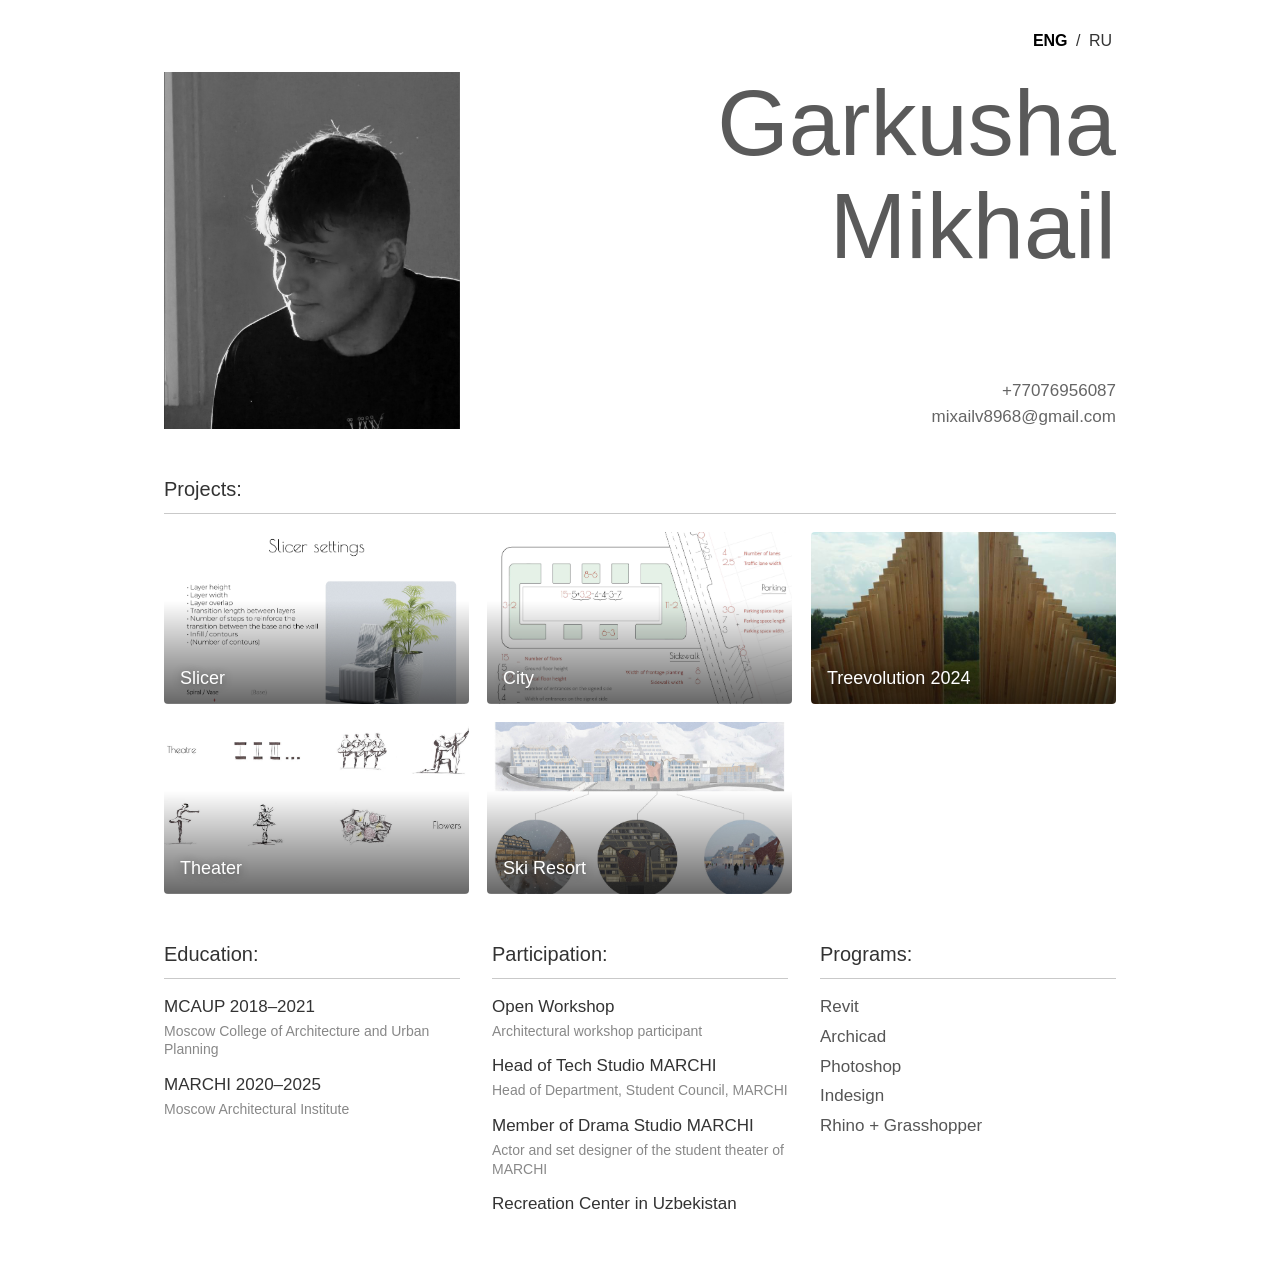
==== commit 97bd32e5: "Обновил порядок" ====
--- a/CV.html
+++ b/CV.html
@@ -990,37 +990,37 @@
             }
 
             .project-link:nth-of-type(1) {
+                --card-image: url("slicer/en/slide_6_page-0001.jpg");
+            }
+
+            .project-link:nth-of-type(2) {
+                --card-image: url("rhino/rhino_2.jpg");
+            }
+
+            .project-link:nth-of-type(3) {
                 --card-image: url("tree_revolution/photo_2024-08-09_23-47-07.jpg");
             }
 
-            .project-link:nth-of-type(2) {
+            .project-link:nth-of-type(4) {
                 --card-image: url("theatre/theatre_wide.jpg");
             }
 
-            .project-link:nth-of-type(3) {
+            .project-link:nth-of-type(5) {
                 --card-image: url("ski_resort/ski_1.jpg");
             }
 
-            .project-link:nth-of-type(4) {
-                --card-image: url("rhino/rhino_2.jpg");
-            }
-
-            .project-link:nth-of-type(5) {
-                --card-image: url("slicer/en/slide_6_page-0001.jpg");
-            }
-
             /* Русская версия — картинки с русскими надписями */
 
-            html[lang="ru"] .project-link:nth-of-type(2) {
+            html[lang="ru"] .project-link:nth-of-type(1) {
+                --card-image: url("slicer/ru/slide_6_page-0001.jpg");
+            }
+
+            html[lang="ru"] .project-link:nth-of-type(4) {
                 --card-image: url("theatre/ru/theatre_wide.jpg");
             }
 
-            html[lang="ru"] .project-link:nth-of-type(3) {
+            html[lang="ru"] .project-link:nth-of-type(5) {
                 --card-image: url("ski_resort/ru/ski_1.jpg");
-            }
-
-            html[lang="ru"] .project-link:nth-of-type(5) {
-                --card-image: url("slicer/ru/slide_6_page-0001.jpg");
             }
 
             /* -----------------------------------------------------
@@ -1402,6 +1402,18 @@
                 </div>
 
                 <a
+                    href="Slicer.html"
+                    class="project-link"
+                    data-i18n="project5">
+                </a>
+
+                <a
+                    href="Plugin.html"
+                    class="project-link"
+                    data-i18n="project4">
+                </a>
+
+                <a
                     href="TREE_REVOLUTION.html"
                     class="project-link"
                     data-i18n="project1">
@@ -1419,6 +1431,192 @@
                     data-i18n="project3">
                 </a>
 
+            </div>
+
+
+            <!-- LANGUAGE SWITCH -->
+
+            <span class="lang-switch">
+
+                <a
+                    href="#"
+                    class="lang-eng active">
+                    ENG
+                </a>
+
+                /
+
+                <a
+                    href="#"
+                    class="lang-ru">
+                    RU
+                </a>
+
+            </span>
+
+        </div>
+
+    </div>
+
+
+    <!-- =========================================================
+         СРЕДНИЕ ЭКРАНЫ — ЛЕВАЯ ЧАСТЬ
+    ========================================================== -->
+
+    <div class="medium-left-group">
+
+        <!-- EDUCATION -->
+
+        <div class="block-item">
+
+            <div class="text-content">
+
+                <div
+                    class="text-line heading"
+                    data-i18n="education">
+                </div>
+
+                <div class="text-line tooltip-trigger">
+
+                    <span data-i18n="mcaupTitle"></span>
+
+                    <span
+                        class="tooltip-text"
+                        data-i18n="mcaup">
+                    </span>
+
+                </div>
+
+                <div class="text-line tooltip-trigger">
+
+                    <span data-i18n="marchiTitle"></span>
+
+                    <span
+                        class="tooltip-text"
+                        data-i18n="marchi">
+                    </span>
+
+                </div>
+
+            </div>
+
+        </div>
+
+
+        <!-- PARTICIPATION -->
+
+        <div class="block-item">
+
+            <div class="text-content">
+
+                <div
+                    class="text-line heading"
+                    data-i18n="participation">
+                </div>
+
+                <div class="text-line tooltip-trigger">
+
+                    <span data-i18n="openWorkshopTitle"></span>
+
+                    <span
+                        class="tooltip-text"
+                        data-i18n="openWorkshop">
+                    </span>
+
+                </div>
+
+                <div class="text-line tooltip-trigger">
+
+                    <span data-i18n="techStudioTitle"></span>
+
+                    <span
+                        class="tooltip-text"
+                        data-i18n="techStudio">
+                    </span>
+
+                </div>
+
+                <div class="text-line tooltip-trigger">
+
+                    <span data-i18n="drammStudioTitle"></span>
+
+                    <span
+                        class="tooltip-text"
+                        data-i18n="drammStudio">
+                    </span>
+
+                </div>
+
+                <div class="text-line">
+
+                    <span data-i18n="uzbekistanTitle"></span>
+
+                </div>
+
+            </div>
+
+        </div>
+
+
+        <!-- PROGRAMS -->
+
+        <div class="block-item">
+
+            <div class="text-content">
+
+                <div
+                    class="text-line heading"
+                    data-i18n="programs">
+                </div>
+
+                <div class="text-line">
+                    Revit
+                </div>
+
+                <div class="text-line">
+                    Archicad
+                </div>
+
+                <div class="text-line">
+                    Photoshop
+                </div>
+
+                <div class="text-line">
+                    Indesign
+                </div>
+
+                <div class="text-line">
+                    Rhino + Grasshopper
+                </div>
+
+            </div>
+
+        </div>
+
+    </div>
+
+
+    <!-- =========================================================
+         СРЕДНИЕ ЭКРАНЫ — ПРАВАЯ ЧАСТЬ
+    ========================================================== -->
+
+    <div class="medium-right-group">
+
+        <div class="block-item">
+
+            <div class="text-content">
+
+                <div
+                    class="text-line heading"
+                    data-i18n="projects">
+                </div>
+
+                <a
+                    href="Slicer.html"
+                    class="project-link"
+                    data-i18n="project5">
+                </a>
+
                 <a
                     href="Plugin.html"
                     class="project-link"
@@ -1426,192 +1624,6 @@
                 </a>
 
                 <a
-                    href="Slicer.html"
-                    class="project-link"
-                    data-i18n="project5">
-                </a>
-
-            </div>
-
-
-            <!-- LANGUAGE SWITCH -->
-
-            <span class="lang-switch">
-
-                <a
-                    href="#"
-                    class="lang-eng active">
-                    ENG
-                </a>
-
-                /
-
-                <a
-                    href="#"
-                    class="lang-ru">
-                    RU
-                </a>
-
-            </span>
-
-        </div>
-
-    </div>
-
-
-    <!-- =========================================================
-         СРЕДНИЕ ЭКРАНЫ — ЛЕВАЯ ЧАСТЬ
-    ========================================================== -->
-
-    <div class="medium-left-group">
-
-        <!-- EDUCATION -->
-
-        <div class="block-item">
-
-            <div class="text-content">
-
-                <div
-                    class="text-line heading"
-                    data-i18n="education">
-                </div>
-
-                <div class="text-line tooltip-trigger">
-
-                    <span data-i18n="mcaupTitle"></span>
-
-                    <span
-                        class="tooltip-text"
-                        data-i18n="mcaup">
-                    </span>
-
-                </div>
-
-                <div class="text-line tooltip-trigger">
-
-                    <span data-i18n="marchiTitle"></span>
-
-                    <span
-                        class="tooltip-text"
-                        data-i18n="marchi">
-                    </span>
-
-                </div>
-
-            </div>
-
-        </div>
-
-
-        <!-- PARTICIPATION -->
-
-        <div class="block-item">
-
-            <div class="text-content">
-
-                <div
-                    class="text-line heading"
-                    data-i18n="participation">
-                </div>
-
-                <div class="text-line tooltip-trigger">
-
-                    <span data-i18n="openWorkshopTitle"></span>
-
-                    <span
-                        class="tooltip-text"
-                        data-i18n="openWorkshop">
-                    </span>
-
-                </div>
-
-                <div class="text-line tooltip-trigger">
-
-                    <span data-i18n="techStudioTitle"></span>
-
-                    <span
-                        class="tooltip-text"
-                        data-i18n="techStudio">
-                    </span>
-
-                </div>
-
-                <div class="text-line tooltip-trigger">
-
-                    <span data-i18n="drammStudioTitle"></span>
-
-                    <span
-                        class="tooltip-text"
-                        data-i18n="drammStudio">
-                    </span>
-
-                </div>
-
-                <div class="text-line">
-
-                    <span data-i18n="uzbekistanTitle"></span>
-
-                </div>
-
-            </div>
-
-        </div>
-
-
-        <!-- PROGRAMS -->
-
-        <div class="block-item">
-
-            <div class="text-content">
-
-                <div
-                    class="text-line heading"
-                    data-i18n="programs">
-                </div>
-
-                <div class="text-line">
-                    Revit
-                </div>
-
-                <div class="text-line">
-                    Archicad
-                </div>
-
-                <div class="text-line">
-                    Photoshop
-                </div>
-
-                <div class="text-line">
-                    Indesign
-                </div>
-
-                <div class="text-line">
-                    Rhino + Grasshopper
-                </div>
-
-            </div>
-
-        </div>
-
-    </div>
-
-
-    <!-- =========================================================
-         СРЕДНИЕ ЭКРАНЫ — ПРАВАЯ ЧАСТЬ
-    ========================================================== -->
-
-    <div class="medium-right-group">
-
-        <div class="block-item">
-
-            <div class="text-content">
-
-                <div
-                    class="text-line heading"
-                    data-i18n="projects">
-                </div>
-
-                <a
                     href="TREE_REVOLUTION.html"
                     class="project-link"
                     data-i18n="project1">
@@ -1627,18 +1639,6 @@
                     href="Ski_resort_2.html"
                     class="project-link"
                     data-i18n="project3">
-                </a>
-
-                <a
-                    href="Plugin.html"
-                    class="project-link"
-                    data-i18n="project4">
-                </a>
-
-                <a
-                    href="Slicer.html"
-                    class="project-link"
-                    data-i18n="project5">
                 </a>
 
             </div>
@@ -1816,7 +1816,7 @@
                 project1: "Treevolution 2024",
                 project2: "Theater",
                 project3: "Ski Resort",
-                project4: "Plugin for Rhino + Grasshopper",
+                project4: "City",
                 project5: "Slicer",
 
                 mcaup:
@@ -1880,7 +1880,7 @@
                     "Горнолыжный курорт",
 
                 project4:
-                    "Плагин для Rhino + Grasshopper",
+                    "City",
 
                 project5:
                     "Слайсер",
